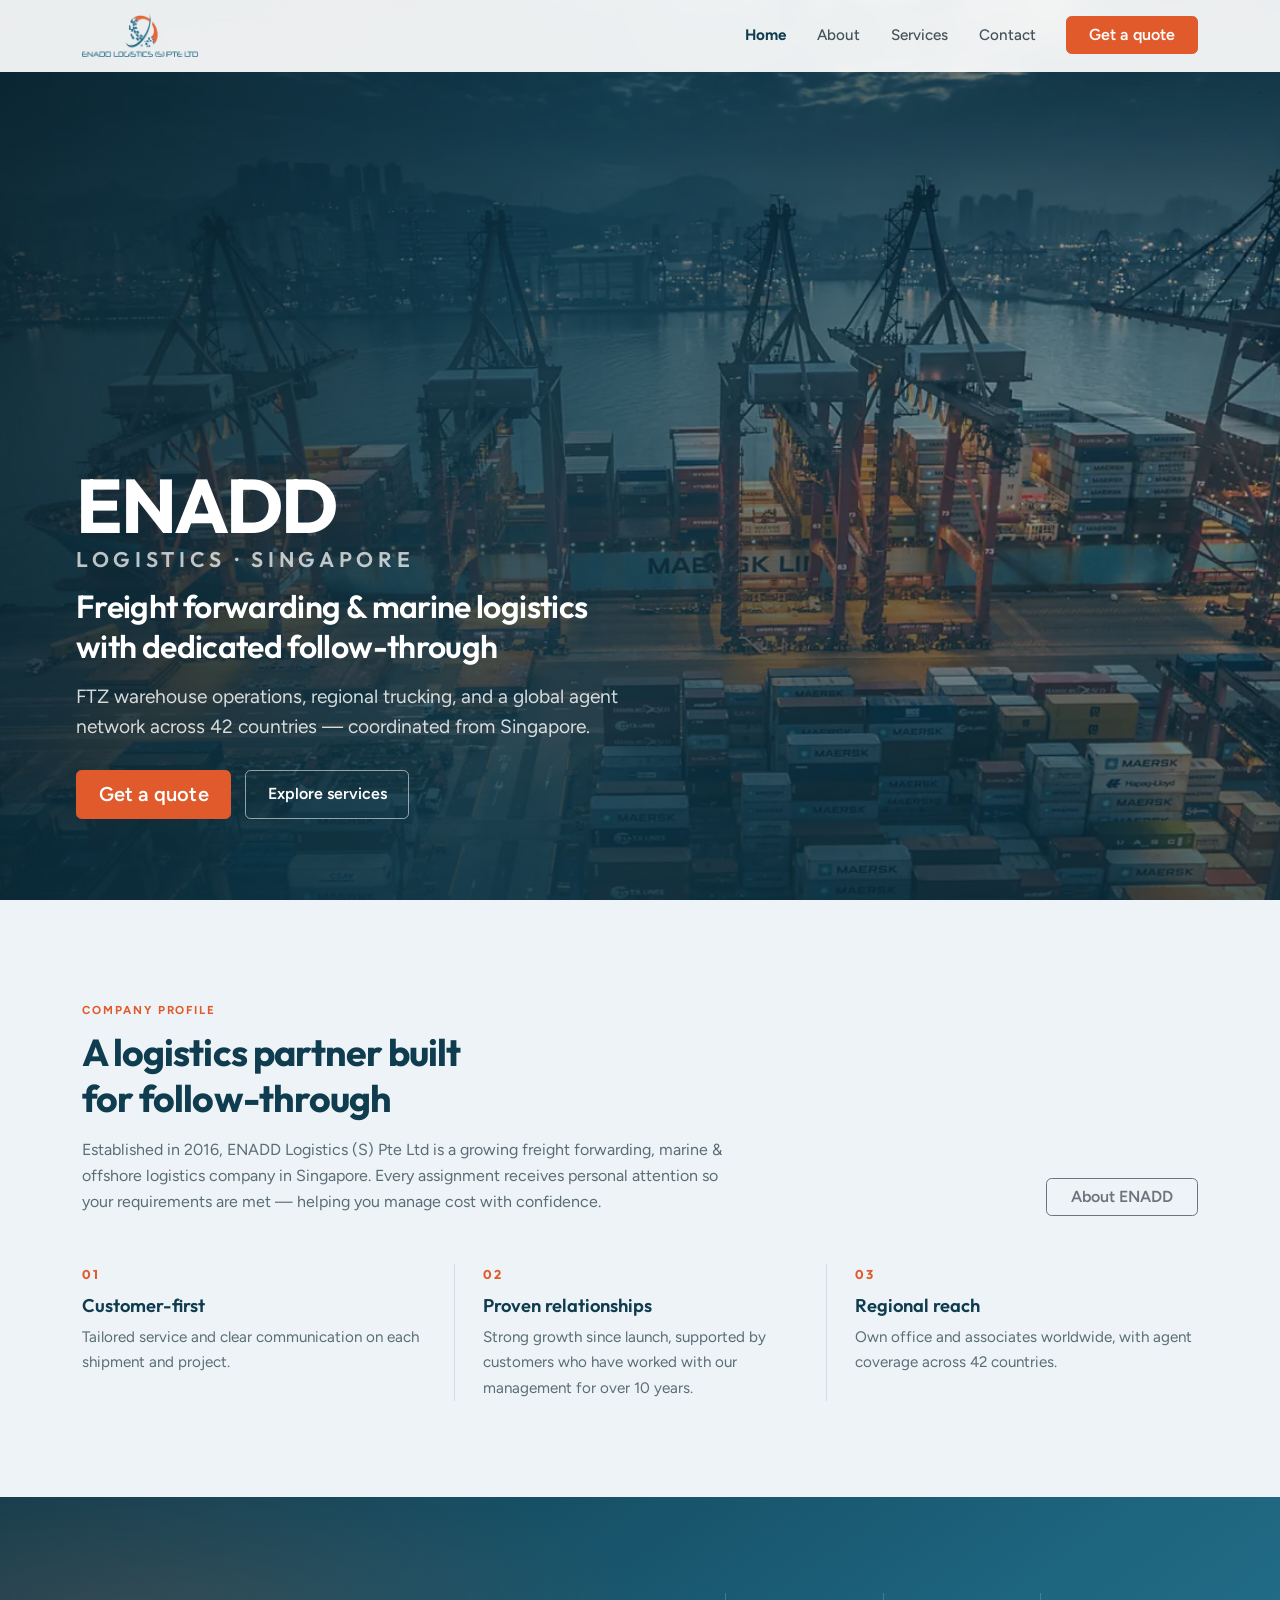
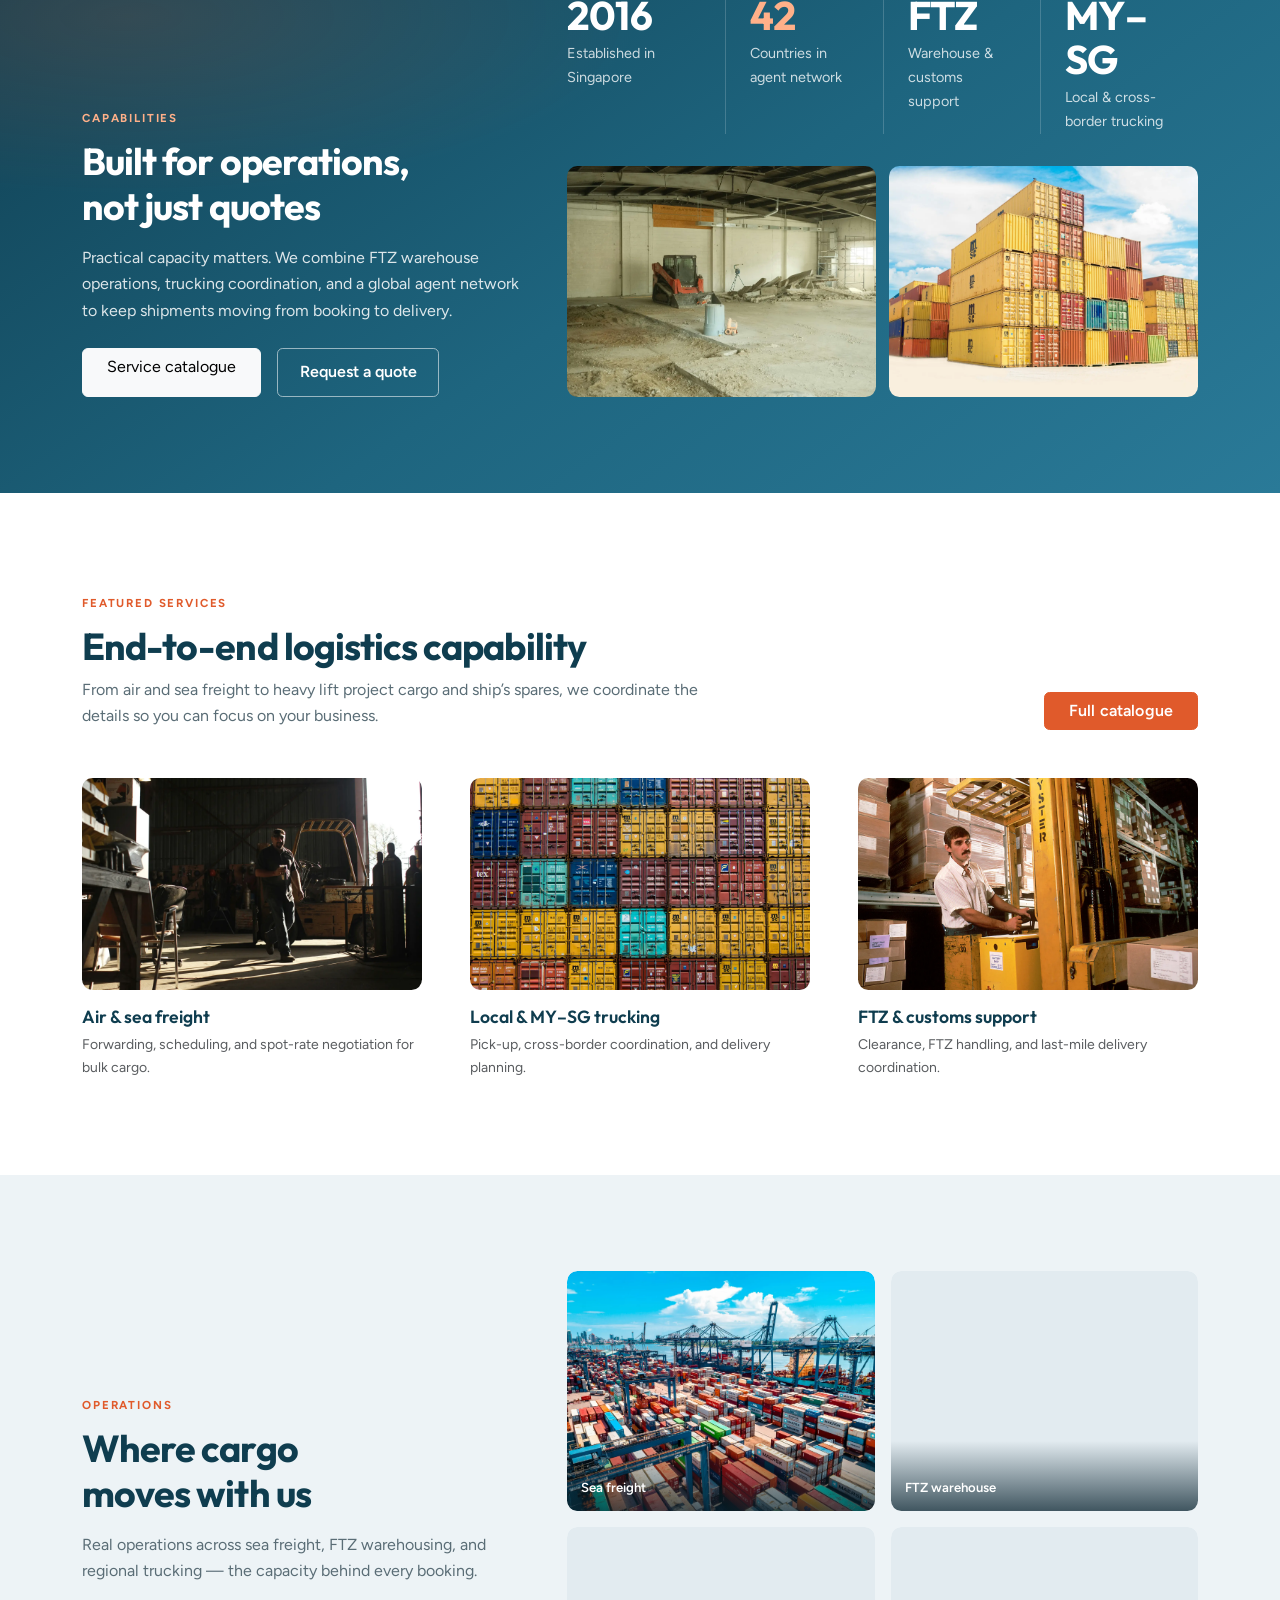
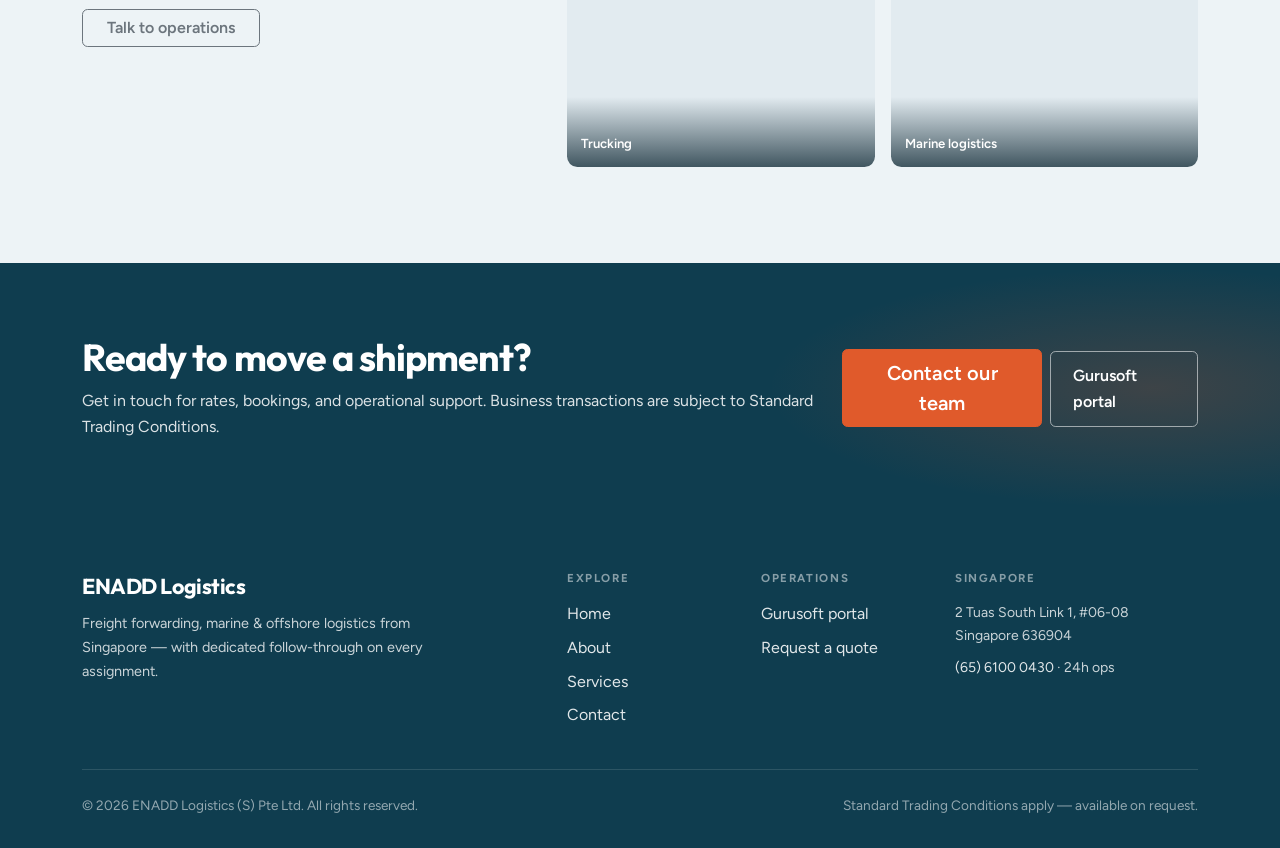
==== index.html @ 484d41d6 "update seo" ====
<!DOCTYPE html>
<html lang="en">
  <head>
    <meta charset="UTF-8" />
    <meta name="viewport" content="width=device-width, initial-scale=1" />
    <title>ENADD Logistics Singapore | Freight Forwarding &amp; Marine Logistics</title>
    <meta
      name="description"
      content="ENADD Logistics (S) Pte Ltd — Singapore freight forwarding, marine &amp; offshore logistics, FTZ warehouse, air &amp; sea freight, and MY–SG trucking. Get a quote today."
    />
    <meta
      name="keywords"
      content="ENADD Logistics, Singapore freight forwarding, marine logistics Singapore, FTZ warehouse, air sea freight, Malaysia Singapore trucking, ship spares, project cargo"
    />
    <meta name="author" content="ENADD Logistics (S) Pte Ltd" />
    <meta name="robots" content="index, follow, max-image-preview:large" />
    <meta name="geo.region" content="SG" />
    <meta name="geo.placename" content="Singapore" />
    <link rel="canonical" href="https://zahir248.github.io/enadd/" />

    <meta property="og:type" content="website" />
    <meta property="og:locale" content="en_SG" />
    <meta property="og:site_name" content="ENADD Logistics" />
    <meta property="og:title" content="ENADD Logistics Singapore | Freight Forwarding &amp; Marine Logistics" />
    <meta
      property="og:description"
      content="Freight forwarding, marine &amp; offshore logistics, FTZ warehouse, and trucking from Singapore — with dedicated follow-through on every assignment."
    />
    <meta property="og:url" content="https://zahir248.github.io/enadd/" />
    <meta property="og:image" content="https://zahir248.github.io/enadd/image/photo-01-hero.webp" />
    <meta property="og:image:alt" content="ENADD Logistics freight and marine operations" />

    <meta name="twitter:card" content="summary_large_image" />
    <meta name="twitter:title" content="ENADD Logistics Singapore | Freight Forwarding &amp; Marine Logistics" />
    <meta
      name="twitter:description"
      content="Singapore freight forwarding, marine logistics, FTZ warehouse, and regional trucking. Request a quote from ENADD."
    />
    <meta name="twitter:image" content="https://zahir248.github.io/enadd/image/photo-01-hero.webp" />

    <meta name="theme-color" content="#1e657f" />
    <link rel="icon" type="image/png" href="image/favicon.png" />
    <link rel="apple-touch-icon" href="image/favicon.png" />

    <script type="application/ld+json">
      {
        "@context": "https://schema.org",
        "@graph": [
          {
            "@type": "Organization",
            "@id": "https://zahir248.github.io/enadd/#organization",
            "name": "ENADD Logistics (S) Pte Ltd",
            "alternateName": "ENADD Logistics",
            "url": "https://zahir248.github.io/enadd/",
            "logo": "https://zahir248.github.io/enadd/image/enadd-logo.png",
            "image": "https://zahir248.github.io/enadd/image/photo-01-hero.webp",
            "email": "sales@enaddlog.com.sg",
            "telephone": "+65-6100-0430",
            "foundingDate": "2016",
            "taxID": "201624849M",
            "address": {
              "@type": "PostalAddress",
              "streetAddress": "2 Tuas South Link 1, #06-08",
              "addressLocality": "Singapore",
              "postalCode": "636904",
              "addressCountry": "SG"
            },
            "areaServed": ["SG", "MY"],
            "sameAs": ["https://gurusoft.enaddlog.com.sg"]
          },
          {
            "@type": "LocalBusiness",
            "@id": "https://zahir248.github.io/enadd/#localbusiness",
            "name": "ENADD Logistics (S) Pte Ltd",
            "url": "https://zahir248.github.io/enadd/",
            "image": "https://zahir248.github.io/enadd/image/photo-01-hero.webp",
            "telephone": "+65-6100-0430",
            "email": "sales@enaddlog.com.sg",
            "priceRange": "$$",
            "address": {
              "@type": "PostalAddress",
              "streetAddress": "2 Tuas South Link 1, #06-08",
              "addressLocality": "Singapore",
              "postalCode": "636904",
              "addressCountry": "SG"
            },
            "geo": {
              "@type": "GeoCoordinates",
              "latitude": 1.2745,
              "longitude": 103.6375
            },
            "openingHoursSpecification": {
              "@type": "OpeningHoursSpecification",
              "dayOfWeek": [
                "Monday",
                "Tuesday",
                "Wednesday",
                "Thursday",
                "Friday",
                "Saturday",
                "Sunday"
              ],
              "opens": "00:00",
              "closes": "23:59"
            },
            "parentOrganization": {
              "@id": "https://zahir248.github.io/enadd/#organization"
            }
          },
          {
            "@type": "WebSite",
            "@id": "https://zahir248.github.io/enadd/#website",
            "url": "https://zahir248.github.io/enadd/",
            "name": "ENADD Logistics",
            "description": "Singapore freight forwarding, marine and offshore logistics.",
            "publisher": {
              "@id": "https://zahir248.github.io/enadd/#organization"
            },
            "inLanguage": "en-SG"
          },
          {
            "@type": "WebPage",
            "@id": "https://zahir248.github.io/enadd/#webpage",
            "url": "https://zahir248.github.io/enadd/",
            "name": "ENADD Logistics Singapore | Freight Forwarding & Marine Logistics",
            "isPartOf": {
              "@id": "https://zahir248.github.io/enadd/#website"
            },
            "about": {
              "@id": "https://zahir248.github.io/enadd/#organization"
            },
            "description": "ENADD Logistics (S) Pte Ltd — Singapore freight forwarding, marine & offshore logistics, FTZ warehouse, air & sea freight, and MY–SG trucking."
          }
        ]
      }
    </script>
    <link
      href="https://cdn.jsdelivr.net/npm/bootstrap@5.3.3/dist/css/bootstrap.min.css"
      rel="stylesheet"
      integrity="sha384-QWTKZyjpPEjISv5WaRU9OFeRpok6YctnYmDr5pNlyT2bRjXh0JMhjY6hW+ALEwIH"
      crossorigin="anonymous"
    />
    <link rel="preconnect" href="https://fonts.googleapis.com" />
    <link rel="preconnect" href="https://fonts.gstatic.com" crossorigin />
    <link
      href="https://fonts.googleapis.com/css2?family=Figtree:ital,wght@0,400;0,500;0,600;0,700;1,400&family=Outfit:wght@500;600;700&display=swap"
      rel="stylesheet"
    />
    <link rel="stylesheet" href="css/styles.css" />
  </head>
  <body>
    <nav
      id="mainNav"
      class="navbar navbar-expand-lg navbar-light fixed-top navbar-enadd"
    >
      <div class="container">
        <a class="navbar-brand d-flex align-items-center py-1" href="index.html" aria-label="ENADD Logistics home">
          <img
            class="brand-logo"
            src="image/enadd-logo.png"
            width="200"
            height="48"
            alt="ENADD Logistics (S) Pte Ltd"
          />
        </a>
        <button
          class="navbar-toggler"
          type="button"
          data-bs-toggle="collapse"
          data-bs-target="#navCollapse"
          aria-controls="navCollapse"
          aria-expanded="false"
          aria-label="Toggle navigation"
        >
          <span class="navbar-toggler-icon"></span>
        </button>
        <div class="collapse navbar-collapse" id="navCollapse">
          <ul class="navbar-nav ms-auto mb-2 mb-lg-0 gap-lg-1">
            <li class="nav-item">
              <a class="nav-link active" aria-current="page" href="index.html">Home</a>
            </li>
            <li class="nav-item">
              <a class="nav-link" href="about/index.html">About</a>
            </li>
            <li class="nav-item">
              <a class="nav-link" href="services/index.html">Services</a>
            </li>
            <li class="nav-item">
              <a class="nav-link" href="contact/index.html">Contact</a>
            </li>
          </ul>
          <a class="btn btn-accent ms-lg-3 mt-3 mt-lg-0" href="contact/index.html#enquiry"
            >Get a quote</a
          >
        </div>
      </div>
    </nav>

    <header class="hero position-relative">
      <div class="hero-media hero-parallax" aria-hidden="true">
        <img
          src="image/photo-01-hero.webp"
          alt=""
          width="1920"
          height="1080"
          fetchpriority="high"
          decoding="async"
        />
      </div>
      <div class="hero-media__veil" aria-hidden="true"></div>
      <div class="container hero-inner">
        <p class="hero-brand hero-reveal">
          ENADD
          <span>Logistics · Singapore</span>
        </p>
        <h1 class="hero-title hero-reveal hero-reveal--delay-1">
          Freight forwarding &amp; marine logistics with dedicated follow-through
        </h1>
        <p class="hero-lead hero-reveal hero-reveal--delay-2">
          FTZ warehouse operations, regional trucking, and a global agent network
          across 42 countries — coordinated from Singapore.
        </p>
        <div class="hero-actions hero-reveal hero-reveal--delay-3">
          <a class="btn btn-accent btn-lg btn-ripple" href="contact/index.html#enquiry">Get a quote</a>
          <a class="btn-ghost-light btn-lg" href="services/index.html">Explore services</a>
        </div>
      </div>
    </header>

    <main>
      <section class="py-5 section-surface">
        <div class="container py-lg-5">
          <div class="row justify-content-between align-items-end g-4 mb-5">
            <div class="col-lg-7 reveal">
              <span class="section-label">Company profile</span>
              <h2 class="section-title mb-3">A logistics partner built for follow-through</h2>
              <p class="section-copy">
                Established in 2016, ENADD Logistics (S) Pte Ltd is a growing freight
                forwarding, marine &amp; offshore logistics company in Singapore. Every
                assignment receives personal attention so your requirements are met —
                helping you manage cost with confidence.
              </p>
            </div>
            <div class="col-lg-auto reveal reveal-delay-1">
              <a class="btn btn-outline-secondary px-4" href="about/index.html">About ENADD</a>
            </div>
          </div>
          <div class="value-row reveal">
            <div class="value-item">
              <div class="value-item__index">01</div>
              <h3>Customer-first</h3>
              <p>
                Tailored service and clear communication on each shipment and project.
              </p>
            </div>
            <div class="value-item">
              <div class="value-item__index">02</div>
              <h3>Proven relationships</h3>
              <p>
                Strong growth since launch, supported by customers who have worked with
                our management for over 10 years.
              </p>
            </div>
            <div class="value-item">
              <div class="value-item__index">03</div>
              <h3>Regional reach</h3>
              <p>
                Own office and associates worldwide, with agent coverage across 42
                countries.
              </p>
            </div>
          </div>
        </div>
      </section>

      <section class="py-5 capability-band">
        <div class="container py-lg-5 position-relative">
          <div class="row g-5 align-items-end">
            <div class="col-lg-5 reveal">
              <span class="section-label" style="color: #ffb089">Capabilities</span>
              <h2 class="section-title text-white mb-3">Built for operations, not just quotes</h2>
              <p class="text-white-75 mb-4">
                Practical capacity matters. We combine FTZ warehouse operations, trucking
                coordination, and a global agent network to keep shipments moving from
                booking to delivery.
              </p>
              <div class="d-flex flex-wrap gap-3">
                <a class="btn btn-light px-4" href="services/index.html">Service catalogue</a>
                <a class="btn-ghost-light" href="contact/index.html">Request a quote</a>
              </div>
            </div>
            <div class="col-lg-7 reveal reveal-delay-1">
              <div class="metric-strip">
                <div class="metric">
                  <span class="metric__value">2016</span>
                  <p class="metric__label">Established in Singapore</p>
                </div>
                <div class="metric">
                  <span class="metric__value stat-number text-accent" data-target="42">0</span>
                  <p class="metric__label">Countries in agent network</p>
                </div>
                <div class="metric">
                  <span class="metric__value">FTZ</span>
                  <p class="metric__label">Warehouse &amp; customs support</p>
                </div>
                <div class="metric">
                  <span class="metric__value">MY–SG</span>
                  <p class="metric__label">Local &amp; cross-border trucking</p>
                </div>
              </div>
              <div class="capability-photos">
                <figure>
                  <img
                    src="image/photo-02-cap-warehouse.webp"
                    alt="Warehouse operations"
                    loading="lazy"
                    decoding="async"
                  />
                </figure>
                <figure>
                  <img
                    src="image/photo-03-cap-trucking.webp"
                    alt="Trucking and fleet operations"
                    loading="lazy"
                    decoding="async"
                  />
                </figure>
              </div>
            </div>
          </div>
        </div>
      </section>

      <section class="py-5 bg-white">
        <div class="container py-lg-5">
          <div class="row justify-content-between align-items-end g-3 mb-5">
            <div class="col-lg-8 reveal">
              <span class="section-label">Featured services</span>
              <h2 class="section-title mb-2">End-to-end logistics capability</h2>
              <p class="section-copy">
                From air and sea freight to heavy lift project cargo and ship’s spares,
                we coordinate the details so you can focus on your business.
              </p>
            </div>
            <div class="col-lg-auto reveal reveal-delay-1">
              <a class="btn btn-accent px-4" href="services/index.html">Full catalogue</a>
            </div>
          </div>
          <div class="row g-4 g-lg-5 service-browse-cards">
            <div class="col-md-4 reveal">
              <article class="service-card h-100">
                <div class="d-flex flex-column h-100">
                  <div class="service-browse-card__media">
                    <img
                      src="image/photo-21-index-feature-sea.webp"
                      width="880"
                      height="550"
                      class="service-browse-card__img"
                      alt="Air and sea freight operations"
                      loading="lazy"
                      decoding="async"
                    />
                  </div>
                  <div class="service-browse-card__body">
                    <h3>Air &amp; sea freight</h3>
                    <p class="small text-muted mb-0">
                      Forwarding, scheduling, and spot-rate negotiation for bulk cargo.
                    </p>
                  </div>
                </div>
              </article>
            </div>
            <div class="col-md-4 reveal reveal-delay-1">
              <article class="service-card h-100">
                <div class="d-flex flex-column h-100">
                  <div class="service-browse-card__media">
                    <img
                      src="image/photo-22-index-feature-truck.webp"
                      width="880"
                      height="550"
                      class="service-browse-card__img"
                      alt="Local and cross-border trucking"
                      loading="lazy"
                      decoding="async"
                    />
                  </div>
                  <div class="service-browse-card__body">
                    <h3>Local &amp; MY–SG trucking</h3>
                    <p class="small text-muted mb-0">
                      Pick-up, cross-border coordination, and delivery planning.
                    </p>
                  </div>
                </div>
              </article>
            </div>
            <div class="col-md-4 reveal reveal-delay-2">
              <article class="service-card h-100">
                <div class="d-flex flex-column h-100">
                  <div class="service-browse-card__media">
                    <img
                      src="image/photo-23-index-feature-ftz.webp"
                      width="880"
                      height="550"
                      class="service-browse-card__img"
                      alt="FTZ warehouse and customs support"
                      loading="lazy"
                      decoding="async"
                    />
                  </div>
                  <div class="service-browse-card__body">
                    <h3>FTZ &amp; customs support</h3>
                    <p class="small text-muted mb-0">
                      Clearance, FTZ handling, and last-mile delivery coordination.
                    </p>
                  </div>
                </div>
              </article>
            </div>
          </div>
        </div>
      </section>

      <section class="py-5 section-surface">
        <div class="container py-lg-5">
          <div class="row align-items-center g-5">
            <div class="col-lg-5 reveal">
              <span class="section-label">Operations</span>
              <h2 class="section-title">Where cargo moves with us</h2>
              <p class="section-copy mb-4">
                Real operations across sea freight, FTZ warehousing, and regional
                trucking — the capacity behind every booking.
              </p>
              <a class="btn btn-outline-secondary px-4" href="contact/index.html">Talk to operations</a>
            </div>
            <div class="col-lg-7 reveal reveal-delay-1">
              <div class="gallery-grid">
                <figure class="media-card">
                  <div class="media-card__media">
                    <img
                      src="image/photo-04-gallery-ship.webp"
                      alt="Container shipping operations"
                      loading="lazy"
                      decoding="async"
                    />
                  </div>
                  <figcaption>Sea freight</figcaption>
                </figure>
                <figure class="media-card">
                  <div class="media-card__media">
                    <img
                      src="image/photo-05-gallery-warehouse.webp"
                      alt="FTZ warehouse and storage"
                      loading="lazy"
                      decoding="async"
                    />
                  </div>
                  <figcaption>FTZ warehouse</figcaption>
                </figure>
                <figure class="media-card">
                  <div class="media-card__media">
                    <img
                      src="image/photo-06-gallery-trucking.webp"
                      alt="Local and cross-border trucking"
                      loading="lazy"
                      decoding="async"
                    />
                  </div>
                  <figcaption>Trucking</figcaption>
                </figure>
                <figure class="media-card">
                  <div class="media-card__media">
                    <img
                      src="image/photo-07-gallery-sea.webp"
                      alt="Marine logistics and forwarding"
                      loading="lazy"
                      decoding="async"
                    />
                  </div>
                  <figcaption>Marine logistics</figcaption>
                </figure>
              </div>
            </div>
          </div>
        </div>
      </section>

      <section class="py-5 cta-band">
        <div class="container py-lg-4 position-relative">
          <div class="row align-items-center g-4">
            <div class="col-lg-8 reveal">
              <h2 class="section-title text-white mb-2">Ready to move a shipment?</h2>
              <p class="text-white-75 mb-0">
                Get in touch for rates, bookings, and operational support. Business
                transactions are subject to Standard Trading Conditions.
              </p>
            </div>
            <div
              class="col-lg-4 d-flex flex-column flex-sm-row flex-lg-column flex-xl-row align-items-stretch align-items-lg-end justify-content-lg-end gap-2 reveal reveal-delay-1"
            >
              <a class="btn btn-accent btn-lg px-4 btn-ripple" href="contact/index.html">Contact our team</a>
              <a
                class="btn-ghost-light btn-lg"
                href="https://gurusoft.enaddlog.com.sg"
                data-enadd-gurusoft
                target="_blank"
                rel="noopener noreferrer"
                >Gurusoft portal<span class="visually-hidden"> (opens in new tab)</span></a
              >
            </div>
          </div>
        </div>
      </section>
    </main>

    <button
      type="button"
      id="toTopBtn"
      class="btn-to-top"
      aria-label="Back to top"
      title="Back to top"
    >
      <span aria-hidden="true">↑</span>
    </button>

    <footer class="site-footer">
      <div class="container">
        <div class="row g-4 g-lg-5">
          <div class="col-lg-5">
            <p class="site-footer__brand">ENADD Logistics</p>
            <p class="site-footer__tag">
              Freight forwarding, marine &amp; offshore logistics from Singapore —
              with dedicated follow-through on every assignment.
            </p>
          </div>
          <div class="col-6 col-md-4 col-lg-2">
            <p class="site-footer__heading">Explore</p>
            <ul class="site-footer__links">
              <li><a href="index.html">Home</a></li>
              <li><a href="about/index.html">About</a></li>
              <li><a href="services/index.html">Services</a></li>
              <li><a href="contact/index.html">Contact</a></li>
            </ul>
          </div>
          <div class="col-6 col-md-4 col-lg-2">
            <p class="site-footer__heading">Operations</p>
            <ul class="site-footer__links">
              <li>
                <a
                  href="https://gurusoft.enaddlog.com.sg"
                  data-enadd-gurusoft
                  target="_blank"
                  rel="noopener noreferrer"
                  >Gurusoft portal</a
                >
              </li>
              <li><a href="contact/index.html#enquiry">Request a quote</a></li>
            </ul>
          </div>
          <div class="col-md-4 col-lg-3">
            <p class="site-footer__heading">Singapore</p>
            <p class="mb-2 small">
              2 Tuas South Link 1, #06-08<br />
              Singapore 636904
            </p>
            <p class="mb-0 small">
              <a href="tel:+6561000430">(65) 6100 0430</a> · 24h ops
            </p>
          </div>
        </div>
        <div
          class="site-footer__bottom d-flex flex-column flex-md-row justify-content-between gap-2"
        >
          <span>© <span id="year"></span> ENADD Logistics (S) Pte Ltd. All rights reserved.</span>
          <span>Standard Trading Conditions apply — available on request.</span>
        </div>
      </div>
    </footer>

    <script
      src="https://cdn.jsdelivr.net/npm/bootstrap@5.3.3/dist/js/bootstrap.bundle.min.js"
      integrity="sha384-YvpcrYf0tY3lHB60NNkmXc5s9fDVZLESaAA55NDzOxhy9GkcIdslK1eN7N6jIeHz"
      crossorigin="anonymous"
    ></script>
    <script src="js/site-config.js"></script>
    <script src="js/main.js"></script>
  </body>
</html>
---- css/styles.css ----
/* ENADD Logistics — design system */
:root {
  --enadd-accent: #e05a2b;
  --enadd-accent-hover: #c94c22;
  --enadd-brand: #1e657f;
  --enadd-brand-dark: #0f3d4f;
  --enadd-ink: #14252e;
  --enadd-muted: #5a6d76;
  --enadd-line: rgba(30, 101, 127, 0.14);
  --enadd-surface: #edf3f6;
  --enadd-surface-deep: #e2ebf0;
  --enadd-white: #ffffff;
  --font-sans: "Figtree", system-ui, -apple-system, sans-serif;
  --font-display: "Outfit", var(--font-sans);
  --radius: 0.35rem;
  --radius-lg: 0.65rem;
  --shadow-soft: 0 1.25rem 2.5rem rgba(15, 61, 79, 0.08);
  --nav-h: 4.5rem;
  --container: 72rem;
}

html {
  scroll-behavior: smooth;
}

body {
  font-family: var(--font-sans);
  color: var(--enadd-ink);
  background: var(--enadd-white);
  line-height: 1.65;
  -webkit-font-smoothing: antialiased;
}

img {
  max-width: 100%;
  height: auto;
}

.scroll-anchor {
  scroll-margin-top: 6.5rem;
}

/* —— Brand utilities —— */
.text-brand {
  color: var(--enadd-brand) !important;
}

.text-accent {
  color: var(--enadd-accent) !important;
}

.bg-brand {
  background-color: var(--enadd-brand) !important;
}

.link-brand {
  color: var(--enadd-brand);
  text-decoration: none;
  font-weight: 600;
}

.link-brand:hover {
  color: var(--enadd-brand-dark);
  text-decoration: underline;
}

.btn-accent {
  --bs-btn-color: #fff;
  --bs-btn-bg: var(--enadd-accent);
  --bs-btn-border-color: var(--enadd-accent);
  --bs-btn-hover-bg: var(--enadd-accent-hover);
  --bs-btn-hover-border-color: var(--enadd-accent-hover);
  --bs-btn-focus-shadow-rgb: 224, 90, 43;
  --bs-btn-active-bg: #b5441c;
  --bs-btn-active-border-color: #b5441c;
  font-weight: 600;
  letter-spacing: 0.01em;
  border-radius: var(--radius);
  padding-inline: 1.35rem;
}

.btn-outline-light,
.btn-outline-secondary {
  border-radius: var(--radius);
  font-weight: 600;
}

.btn-ghost-light {
  color: #fff;
  background: transparent;
  border: 1px solid rgba(255, 255, 255, 0.55);
  font-weight: 600;
  border-radius: var(--radius);
  padding: 0.65rem 1.35rem;
  text-decoration: none;
  transition: background 0.2s ease, border-color 0.2s ease, color 0.2s ease;
}

.btn-ghost-light:hover {
  color: #fff;
  background: rgba(255, 255, 255, 0.12);
  border-color: #fff;
}

/* —— Navigation —— */
.navbar-enadd {
  background: rgba(255, 255, 255, 0.92);
  backdrop-filter: blur(12px);
  border-bottom: 1px solid transparent;
  transition: box-shadow 0.25s ease, border-color 0.25s ease, background 0.25s ease;
  min-height: var(--nav-h);
}

.navbar-enadd.navbar-scrolled {
  background: rgba(255, 255, 255, 0.97);
  border-bottom-color: var(--enadd-line);
  box-shadow: 0 0.5rem 1.5rem rgba(15, 61, 79, 0.06) !important;
}

.navbar-enadd .navbar-brand {
  color: var(--enadd-brand);
}

.navbar-enadd .brand-logo {
  display: block;
  height: auto;
  max-height: 44px;
  max-width: min(200px, 68vw);
  width: auto;
  object-fit: contain;
}

.navbar-enadd .navbar-nav .nav-link {
  font-weight: 500;
  font-size: 0.95rem;
  padding: 0.45rem 0.85rem !important;
  border-radius: var(--radius);
  color: rgba(20, 37, 46, 0.78) !important;
  transition: color 0.15s ease, background 0.15s ease;
}

.navbar-enadd .navbar-nav .nav-link:hover,
.navbar-enadd .navbar-nav .nav-link:focus {
  color: var(--enadd-brand) !important;
  background-color: rgba(30, 101, 127, 0.07);
}

.navbar-enadd .navbar-nav .nav-link.active {
  color: var(--enadd-brand-dark) !important;
  font-weight: 700;
}

.navbar-enadd .navbar-toggler {
  border-color: rgba(30, 101, 127, 0.22);
}

.navbar-enadd .navbar-toggler:focus {
  box-shadow: 0 0 0 0.2rem rgba(30, 101, 127, 0.15);
}

/* —— Hero (full-bleed) —— */
.hero {
  --hero-nav-offset: clamp(4.25rem, 12vw, 5.5rem);
  position: relative;
  min-height: 100vh;
  min-height: 100svh;
  min-height: 100dvh;
  padding-top: var(--hero-nav-offset);
  padding-bottom: clamp(2rem, 6vh, 3.5rem);
  padding-left: env(safe-area-inset-left, 0px);
  padding-right: env(safe-area-inset-right, 0px);
  display: flex;
  flex-direction: column;
  justify-content: flex-end;
  box-sizing: border-box;
  background: var(--enadd-brand-dark);
  overflow: hidden;
  color: #fff;
}

.hero--page {
  min-height: min(72vh, 38rem);
  min-height: min(72svh, 38rem);
  justify-content: flex-end;
}

.hero-media {
  position: absolute;
  /* Oversized so pointer parallax never reveals edges */
  inset: -12%;
  z-index: 0;
}

.hero-media img,
.hero-media__img {
  width: 100%;
  height: 100%;
  object-fit: cover;
  object-position: center;
  display: block;
  transform: scale(1.02);
  animation: heroKen 18s ease-out forwards;
}

/* Fixed full-bleed veil — sits above the photo, does not move with parallax */
.hero-media__veil {
  position: absolute;
  inset: 0;
  z-index: 1;
  background:
    linear-gradient(
      105deg,
      rgba(10, 36, 48, 0.88) 0%,
      rgba(15, 61, 79, 0.72) 42%,
      rgba(15, 61, 79, 0.5) 70%,
      rgba(15, 61, 79, 0.38) 100%
    ),
    linear-gradient(to top, rgba(10, 36, 48, 0.6) 0%, transparent 45%);
  pointer-events: none;
}

.hero-inner {
  position: relative;
  z-index: 2;
  flex: 1 1 auto;
  display: flex;
  flex-direction: column;
  justify-content: flex-end;
  width: 100%;
  max-width: var(--container);
  padding-bottom: clamp(1rem, 3vh, 2rem);
}

.hero-brand {
  font-family: var(--font-display);
  font-weight: 700;
  font-size: clamp(2.35rem, 6.5vw, 4.75rem);
  letter-spacing: -0.03em;
  line-height: 0.95;
  margin: 0 0 1rem;
  color: #fff;
  text-wrap: balance;
}

.hero-brand span {
  display: block;
  font-size: 0.28em;
  font-weight: 600;
  letter-spacing: 0.22em;
  text-transform: uppercase;
  color: rgba(255, 255, 255, 0.72);
  margin-top: 0.55rem;
}

.hero-title {
  font-family: var(--font-display);
  font-weight: 600;
  font-size: clamp(1.35rem, 2.8vw, 2rem);
  line-height: 1.25;
  letter-spacing: -0.02em;
  max-width: 28ch;
  margin: 0 0 1rem;
  color: #fff;
  text-wrap: balance;
}

.hero-lead {
  font-size: clamp(1.05rem, 1.6vw, 1.2rem);
  line-height: 1.55;
  color: rgba(255, 255, 255, 0.82);
  max-width: 38rem;
  margin: 0 0 1.75rem;
}

.hero-actions {
  display: flex;
  flex-wrap: wrap;
  gap: 0.85rem;
}

.hero-parallax {
  will-change: transform;
  transition: transform 0.35s ease-out;
}

@keyframes heroKen {
  from {
    transform: scale(1.08);
  }
  to {
    transform: scale(1.02);
  }
}

.hero-reveal {
  opacity: 0;
  transform: translateY(18px);
  animation: heroIn 0.9s cubic-bezier(0.22, 1, 0.36, 1) forwards;
}

.hero-reveal--delay-1 {
  animation-delay: 0.12s;
}
.hero-reveal--delay-2 {
  animation-delay: 0.24s;
}
.hero-reveal--delay-3 {
  animation-delay: 0.36s;
}

@keyframes heroIn {
  to {
    opacity: 1;
    transform: translateY(0);
  }
}

/* —— Sections —— */
.section-surface {
  background-color: var(--enadd-surface);
}

.section-label {
  display: inline-block;
  font-size: 0.72rem;
  font-weight: 700;
  letter-spacing: 0.16em;
  text-transform: uppercase;
  color: var(--enadd-accent);
  margin-bottom: 0.65rem;
}

.section-title {
  font-family: var(--font-display);
  font-weight: 700;
  font-size: clamp(1.65rem, 3vw, 2.35rem);
  letter-spacing: -0.025em;
  line-height: 1.2;
  color: var(--enadd-brand-dark);
  margin-bottom: 1rem;
  text-wrap: balance;
}

.section-copy {
  color: var(--enadd-muted);
  max-width: 40rem;
  margin-bottom: 0;
}

.text-white-75 {
  color: rgba(255, 255, 255, 0.85) !important;
}

.letter-spacing {
  letter-spacing: 0.08em;
}

/* —— Profile / values (no cards) —— */
.value-row {
  display: grid;
  gap: 0;
  border-top: 1px solid var(--enadd-line);
}

.value-item {
  padding: 1.5rem 0;
  border-bottom: 1px solid var(--enadd-line);
}

@media (min-width: 768px) {
  .value-row {
    grid-template-columns: repeat(3, 1fr);
    gap: 0;
    border-top: none;
  }

  .value-item {
    padding: 0 1.75rem;
    border-bottom: none;
    border-left: 1px solid var(--enadd-line);
  }

  .value-item:first-child {
    padding-left: 0;
    border-left: none;
  }

  .value-item:last-child {
    padding-right: 0;
  }
}

.value-item__index {
  font-family: var(--font-display);
  font-weight: 700;
  font-size: 0.8rem;
  letter-spacing: 0.12em;
  color: var(--enadd-accent);
  margin-bottom: 0.65rem;
}

.value-item h3 {
  font-family: var(--font-display);
  font-weight: 600;
  font-size: 1.15rem;
  color: var(--enadd-brand-dark);
  margin-bottom: 0.5rem;
}

.value-item p {
  color: var(--enadd-muted);
  font-size: 0.95rem;
  margin: 0;
}

/* —— Legacy feature tiles (about page etc.) —— */
.feature-tile {
  border: none !important;
  background: transparent !important;
  border-radius: 0 !important;
  padding: 0 !important;
  box-shadow: none !important;
  transition: none;
}

.feature-tile:hover {
  transform: none;
  box-shadow: none;
}

.icon-circle {
  width: auto;
  height: auto;
  border-radius: 0;
  display: block;
  font-family: var(--font-display);
  font-size: 0.78rem;
  font-weight: 700;
  letter-spacing: 0.12em;
  color: var(--enadd-accent);
  background: none;
  margin-bottom: 0.5rem;
  justify-content: flex-start;
}

.feature-grid {
  display: grid;
  gap: 1.75rem 2rem;
}

@media (min-width: 768px) {
  .feature-grid {
    grid-template-columns: 1fr 1fr;
  }
}

.feature-grid .feature-tile {
  padding-top: 0.25rem !important;
}

/* —— Capabilities / metrics —— */
.capability-band {
  position: relative;
  overflow: hidden;
  background:
    radial-gradient(ellipse 80% 60% at 10% 20%, rgba(224, 90, 43, 0.16), transparent 50%),
    linear-gradient(145deg, var(--enadd-brand-dark) 0%, var(--enadd-brand) 55%, #2a7a98 100%);
  color: #fff;
}

.metric-strip {
  display: grid;
  gap: 1.5rem;
}

@media (min-width: 768px) {
  .metric-strip {
    grid-template-columns: repeat(4, 1fr);
    gap: 0;
  }
}

.metric {
  text-align: left;
}

@media (min-width: 768px) {
  .metric {
    padding: 0 1.5rem;
    border-left: 1px solid rgba(255, 255, 255, 0.18);
  }

  .metric:first-child {
    padding-left: 0;
    border-left: none;
  }
}

.metric__value {
  font-family: var(--font-display);
  font-weight: 700;
  font-size: clamp(1.75rem, 3.5vw, 2.5rem);
  line-height: 1.1;
  letter-spacing: -0.02em;
  color: #fff;
  display: block;
  margin-bottom: 0.35rem;
}

.metric__value.text-accent,
.metric .stat-number {
  color: #ffb089 !important;
}

.metric__label {
  font-size: 0.9rem;
  color: rgba(255, 255, 255, 0.78);
  margin: 0;
  max-width: 14ch;
}

.metric-strip--light .metric {
  border-left-color: var(--enadd-line);
}

.metric-strip--light .metric__value {
  color: var(--enadd-brand-dark);
}

.metric-strip--light .metric__value.text-accent,
.metric-strip--light .metric .stat-number.text-accent {
  color: var(--enadd-accent) !important;
}

.metric-strip--light .metric__label {
  color: var(--enadd-muted);
  max-width: none;
}

.capability-photos {
  display: grid;
  grid-template-columns: 1fr 1fr;
  gap: 0.85rem;
  margin-top: 2rem;
}

.capability-photos figure {
  margin: 0;
  overflow: hidden;
  border-radius: var(--radius-lg);
  aspect-ratio: 4 / 3;
}

.capability-photos img {
  width: 100%;
  height: 100%;
  object-fit: cover;
  display: block;
  transition: transform 0.55s cubic-bezier(0.22, 1, 0.36, 1);
}

.capability-photos figure:hover img {
  transform: scale(1.04);
}

.stat-pill {
  backdrop-filter: none;
}

.stat-pill.stat-pill--capability {
  min-height: auto;
  display: block;
  text-align: left;
  background: transparent !important;
  padding: 0 !important;
  border-radius: 0 !important;
}

.stat-number {
  display: inline-block;
  font-variant-numeric: tabular-nums;
  font-family: var(--font-display);
}

.management-glow {
  display: none;
}

/* —— Service modules —— */
.service-card {
  border: none !important;
  background: transparent !important;
  border-radius: 0 !important;
  padding: 0 !important;
  box-shadow: none !important;
  transition: none;
}

.service-card:hover {
  border-color: transparent !important;
  box-shadow: none !important;
}

.service-browse-card__media,
#serviceCardGrid .service-browse-card__media,
.service-browse-cards .service-browse-card__media {
  flex: 0 0 auto;
  border: none;
  background: var(--enadd-surface-deep);
  aspect-ratio: 16 / 10;
  border-radius: var(--radius-lg);
  overflow: hidden;
}

#serviceCardGrid .service-browse-card__img,
.service-browse-cards .service-browse-card__img {
  width: 100%;
  height: 100%;
  object-fit: cover;
  display: block;
  transition: transform 0.55s cubic-bezier(0.22, 1, 0.36, 1);
}

.service-card:hover .service-browse-card__img {
  transform: scale(1.04);
}

.service-browse-card__body {
  padding-top: 1rem;
}

.service-browse-card__body h3 {
  font-family: var(--font-display);
  font-weight: 600;
  font-size: 1.1rem;
  color: var(--enadd-brand-dark);
  margin-bottom: 0.35rem;
}

.catalogue-panel {
  border-top: 1px solid var(--enadd-line);
  padding-top: 2.5rem;
  margin-top: 1rem;
}

.catalogue-card {
  border: none !important;
  box-shadow: none !important;
  background: transparent !important;
  border-radius: 0 !important;
}

.service-list li {
  position: relative;
  padding-left: 1.15rem;
  color: var(--enadd-muted);
}

.service-list li::before {
  content: "";
  position: absolute;
  left: 0;
  top: 0.55rem;
  width: 0.35rem;
  height: 0.35rem;
  border-radius: 1px;
  background: var(--enadd-accent);
}

/* Service filters — tab style, not pills */
.service-filters .service-filter-btn {
  border-radius: var(--radius);
  border: none;
  border-bottom: 2px solid transparent;
  color: var(--enadd-muted);
  background: transparent;
  font-weight: 600;
  padding: 0.45rem 0.75rem;
  transition: color 0.15s ease, border-color 0.15s ease;
}

.service-filters .service-filter-btn:hover {
  transform: none;
  color: var(--enadd-brand);
  border-bottom-color: rgba(30, 101, 127, 0.35);
}

.service-filters .service-filter-btn.active {
  background: transparent;
  border-bottom-color: var(--enadd-accent);
  color: var(--enadd-brand-dark);
  box-shadow: none;
}

.service-col {
  transition: opacity 0.35s ease, transform 0.35s ease;
  scroll-margin-top: 6.5rem;
}

.service-col.is-filtered-out {
  display: none !important;
}

#serviceCardGrid .service-col.service-col--last-centered {
  margin-inline: auto;
}

/* —— Gallery —— */
.gallery-grid {
  display: grid;
  grid-template-columns: 1fr 1fr;
  gap: 0.75rem;
}

@media (min-width: 992px) {
  .gallery-grid {
    gap: 1rem;
  }
}

.media-card {
  margin: 0;
  border-radius: var(--radius-lg);
  border: none;
  background: transparent;
  overflow: hidden;
  box-shadow: none;
  position: relative;
}

.media-card__media {
  height: clamp(160px, 20vw, 240px);
  background: var(--enadd-surface-deep);
  position: relative;
  display: block;
  padding: 0;
  overflow: hidden;
  border-radius: var(--radius-lg);
}

.media-card__media::after {
  content: none;
}

.media-card__media img {
  width: 100%;
  height: 100%;
  object-fit: cover;
  object-position: center;
  display: block;
  transition: transform 0.5s cubic-bezier(0.22, 1, 0.36, 1);
}

.media-card figcaption {
  position: absolute;
  left: 0;
  right: 0;
  bottom: 0;
  font-size: 0.82rem;
  font-weight: 600;
  padding: 2.25rem 0.9rem 0.75rem;
  color: #fff;
  border: none;
  background: linear-gradient(to top, rgba(10, 36, 48, 0.75), transparent);
}

.media-card:hover,
.media-card:focus-within {
  transform: none;
  box-shadow: none;
}

.media-card:hover .media-card__media img,
.media-card:focus-within .media-card__media img {
  transform: scale(1.05);
  filter: none;
}

/* —— CTA band —— */
.cta-band {
  background: var(--enadd-brand-dark);
  color: #fff;
  position: relative;
  overflow: hidden;
}

.cta-band::before {
  content: "";
  position: absolute;
  inset: 0;
  background: radial-gradient(
    ellipse 50% 80% at 90% 50%,
    rgba(224, 90, 43, 0.22),
    transparent 60%
  );
  pointer-events: none;
}

/* —— Contact —— */
.form-control {
  border-radius: var(--radius);
  border-color: rgba(30, 101, 127, 0.22);
  padding: 0.7rem 0.9rem;
}

.form-control:focus {
  border-color: var(--enadd-brand);
  box-shadow: 0 0 0 0.2rem rgba(30, 101, 127, 0.18);
}

.required-asterisk {
  color: #c0392b;
  font-weight: 700;
  margin-left: 0.15rem;
}

.enquiry-panel {
  background: var(--enadd-white);
  border: 1px solid var(--enadd-line);
  border-radius: var(--radius-lg);
  padding: 1.75rem;
}

.enquiry-panel__title {
  font-family: var(--font-display);
  font-weight: 700;
  font-size: 1.35rem;
  color: var(--enadd-brand-dark);
  margin-bottom: 0.35rem;
}

@media (min-width: 992px) {
  .enquiry-panel {
    padding: 2.25rem;
  }
}

.contact-block p {
  line-height: 1.6;
}

.contact-dept {
  padding: 1rem 0;
  border-bottom: 1px solid var(--enadd-line);
}

.contact-dept:last-of-type {
  border-bottom: none;
}

.contact-dept__label {
  font-size: 0.72rem;
  font-weight: 700;
  letter-spacing: 0.12em;
  text-transform: uppercase;
  color: var(--enadd-accent);
  margin-bottom: 0.35rem;
}

.map-embed {
  position: relative;
  width: 100%;
  aspect-ratio: 21 / 9;
  max-height: min(480px, 65vh);
  background: var(--enadd-surface-deep);
  border-radius: var(--radius-lg);
  overflow: hidden;
}

.map-embed iframe {
  position: absolute;
  inset: 0;
  width: 100%;
  height: 100%;
  border: 0;
}

.contact-illustration {
  border-radius: var(--radius-lg);
  overflow: hidden;
  padding: 0;
  min-height: 200px;
  border: none;
  background: var(--enadd-surface-deep);
}

.contact-illustration__img {
  width: 100%;
  height: 100%;
  max-height: 280px;
  object-fit: cover;
  object-position: center;
  display: block;
}

#contact .contact-tel-link,
#contact .contact-tel-link:hover,
#contact .contact-tel-link:focus {
  text-decoration: none;
}

#contact .contact-tel-link:hover,
#contact .contact-tel-link:focus {
  opacity: 0.92;
}

.ops-aside {
  border-left: 3px solid var(--enadd-accent);
  padding-left: 1.25rem;
}

.ops-aside img {
  border-radius: var(--radius-lg);
  width: 100%;
  aspect-ratio: 1 / 1;
  object-fit: cover;
}

/* —— About ops media —— */
.ops-media-pair {
  display: grid;
  grid-template-columns: 1fr 1fr;
  gap: 0.75rem;
}

.ops-media-pair img {
  width: 100%;
  aspect-ratio: 1 / 1;
  object-fit: cover;
  border-radius: var(--radius-lg);
  display: block;
}

/* —— Footer —— */
.site-footer {
  background: var(--enadd-brand-dark);
  color: rgba(255, 255, 255, 0.78);
  padding: 3.5rem 0 2rem;
}

.site-footer a {
  color: rgba(255, 255, 255, 0.88);
  text-decoration: none;
  transition: color 0.15s ease;
}

.site-footer a:hover {
  color: #fff;
  text-decoration: underline;
}

.site-footer__brand {
  font-family: var(--font-display);
  font-weight: 700;
  font-size: 1.35rem;
  color: #fff;
  letter-spacing: -0.02em;
  margin-bottom: 0.5rem;
}

.site-footer__tag {
  font-size: 0.9rem;
  max-width: 22rem;
  margin-bottom: 0;
}

.site-footer__heading {
  font-size: 0.72rem;
  font-weight: 700;
  letter-spacing: 0.14em;
  text-transform: uppercase;
  color: rgba(255, 255, 255, 0.5);
  margin-bottom: 0.85rem;
}

.site-footer__links {
  list-style: none;
  padding: 0;
  margin: 0;
}

.site-footer__links li + li {
  margin-top: 0.45rem;
}

.site-footer__bottom {
  margin-top: 2.5rem;
  padding-top: 1.5rem;
  border-top: 1px solid rgba(255, 255, 255, 0.12);
  font-size: 0.85rem;
  color: rgba(255, 255, 255, 0.55);
}

/* —— Motion / interaction —— */
.reveal {
  opacity: 0;
  transform: translateY(28px);
  transition: opacity 0.8s cubic-bezier(0.22, 1, 0.36, 1),
    transform 0.8s cubic-bezier(0.22, 1, 0.36, 1);
  transition-delay: var(--reveal-delay, 0s);
}

.reveal.is-visible {
  opacity: 1;
  transform: translateY(0);
}

.reveal-delay-1 {
  --reveal-delay: 0.08s;
}
.reveal-delay-2 {
  --reveal-delay: 0.16s;
}
.reveal-delay-3 {
  --reveal-delay: 0.24s;
}

.tilt-card {
  transform: none !important;
}

.btn-ripple {
  position: relative;
  overflow: hidden;
}

.btn-to-top {
  position: fixed;
  right: 1.1rem;
  bottom: 1.1rem;
  z-index: 1030;
  width: 2.75rem;
  height: 2.75rem;
  border-radius: var(--radius);
  border: 1px solid var(--enadd-line);
  background: #fff;
  color: var(--enadd-brand);
  font-size: 1.15rem;
  line-height: 1;
  box-shadow: var(--shadow-soft);
  opacity: 0;
  visibility: hidden;
  transform: translateY(10px);
  transition: opacity 0.25s ease, transform 0.25s ease, visibility 0.25s,
    border-color 0.2s ease, color 0.2s ease;
}

.btn-to-top.is-visible {
  opacity: 1;
  visibility: visible;
  transform: translateY(0);
}

.btn-to-top:hover {
  border-color: var(--enadd-accent);
  color: var(--enadd-accent);
}

/* Soft image hover (desktop only) */
@media (hover: hover) and (pointer: fine) {
  .img-alive {
    transform-origin: center;
    transition: transform 0.45s cubic-bezier(0.22, 1, 0.36, 1);
  }

  .img-alive:hover {
    transform: scale(1.02);
    filter: none;
  }

  .hero-media .img-alive:hover,
  .brand-logo.img-alive:hover {
    transform: none;
  }
}

@media (prefers-reduced-motion: reduce) {
  html {
    scroll-behavior: auto;
  }

  .hero-media img,
  .hero-media__img {
    animation: none !important;
    transform: none !important;
  }

  .media-card__media img,
  .capability-photos img,
  .service-browse-card__img,
  .img-alive {
    transition: none !important;
    transform: none !important;
    filter: none !important;
  }

  .hero-reveal,
  .reveal {
    opacity: 1 !important;
    transform: none !important;
    animation: none !important;
    transition: none !important;
  }

  .hero-parallax {
    transition: none !important;
  }
}
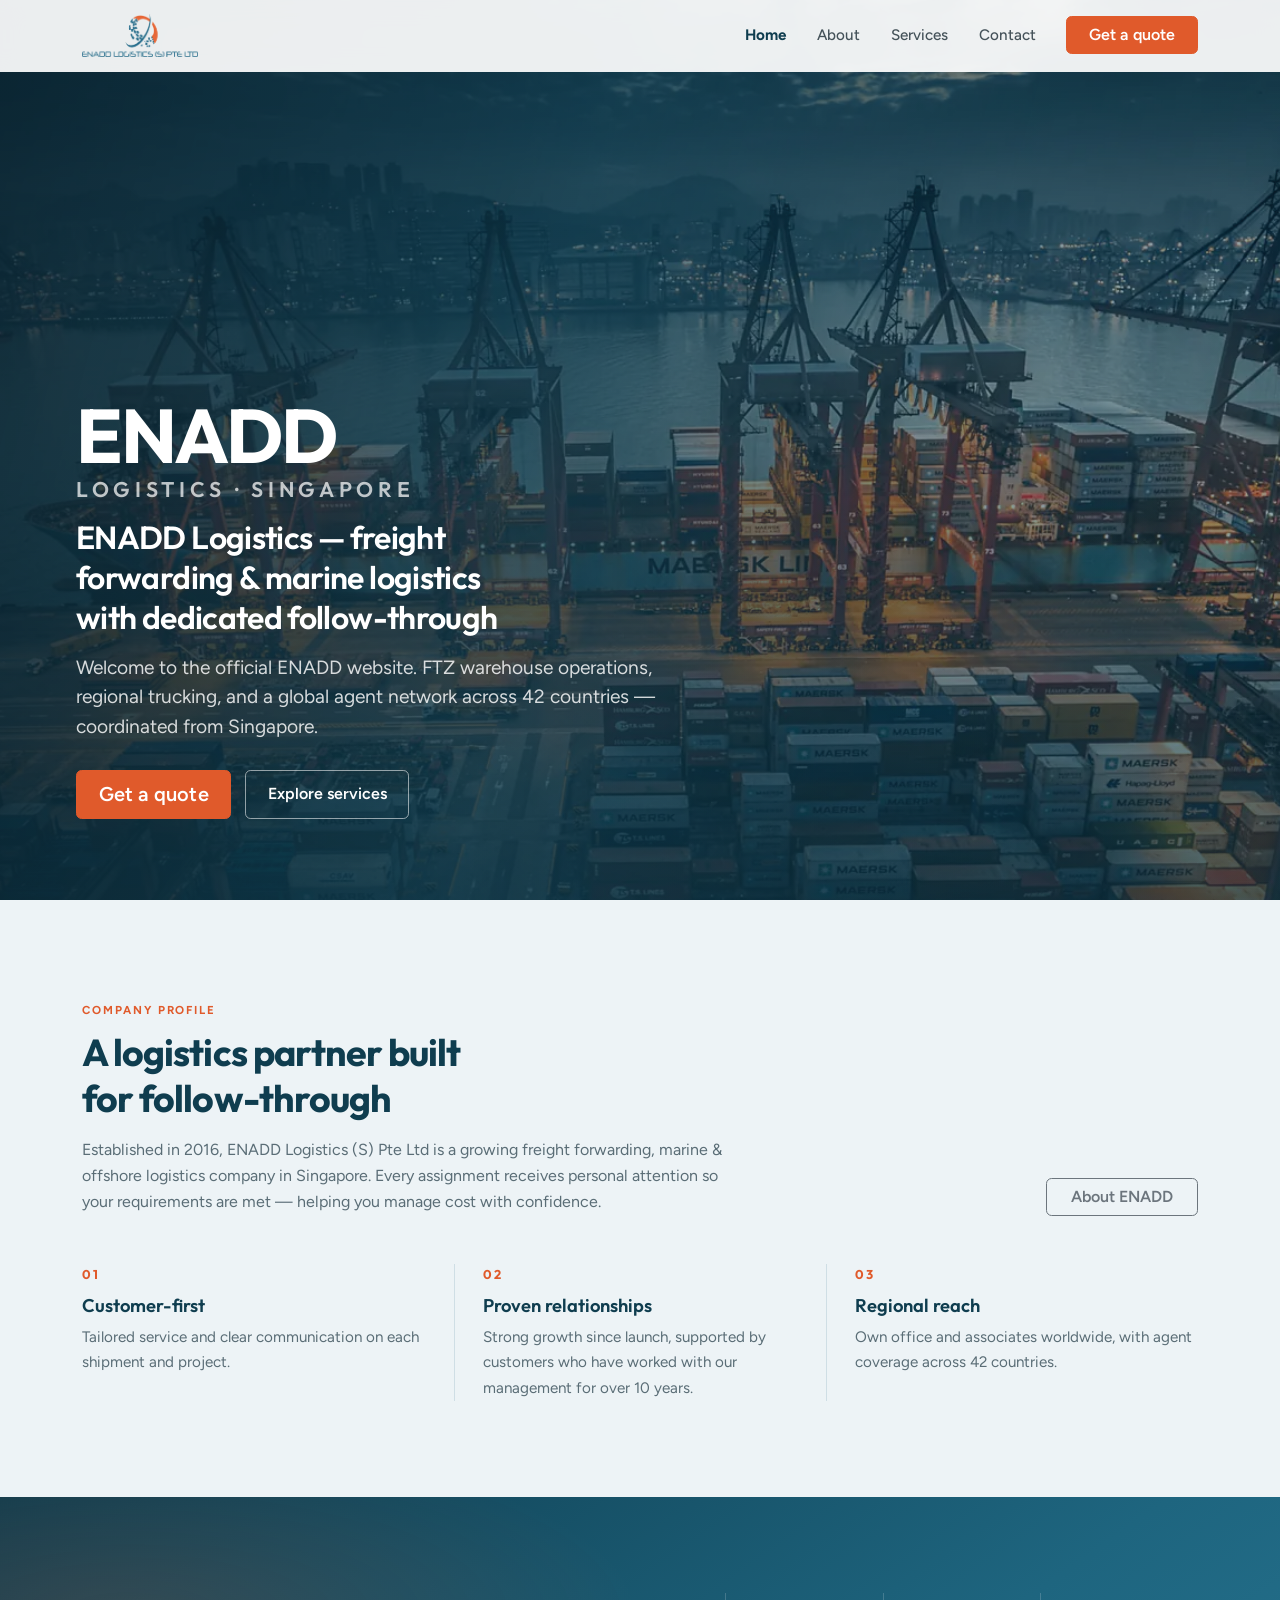
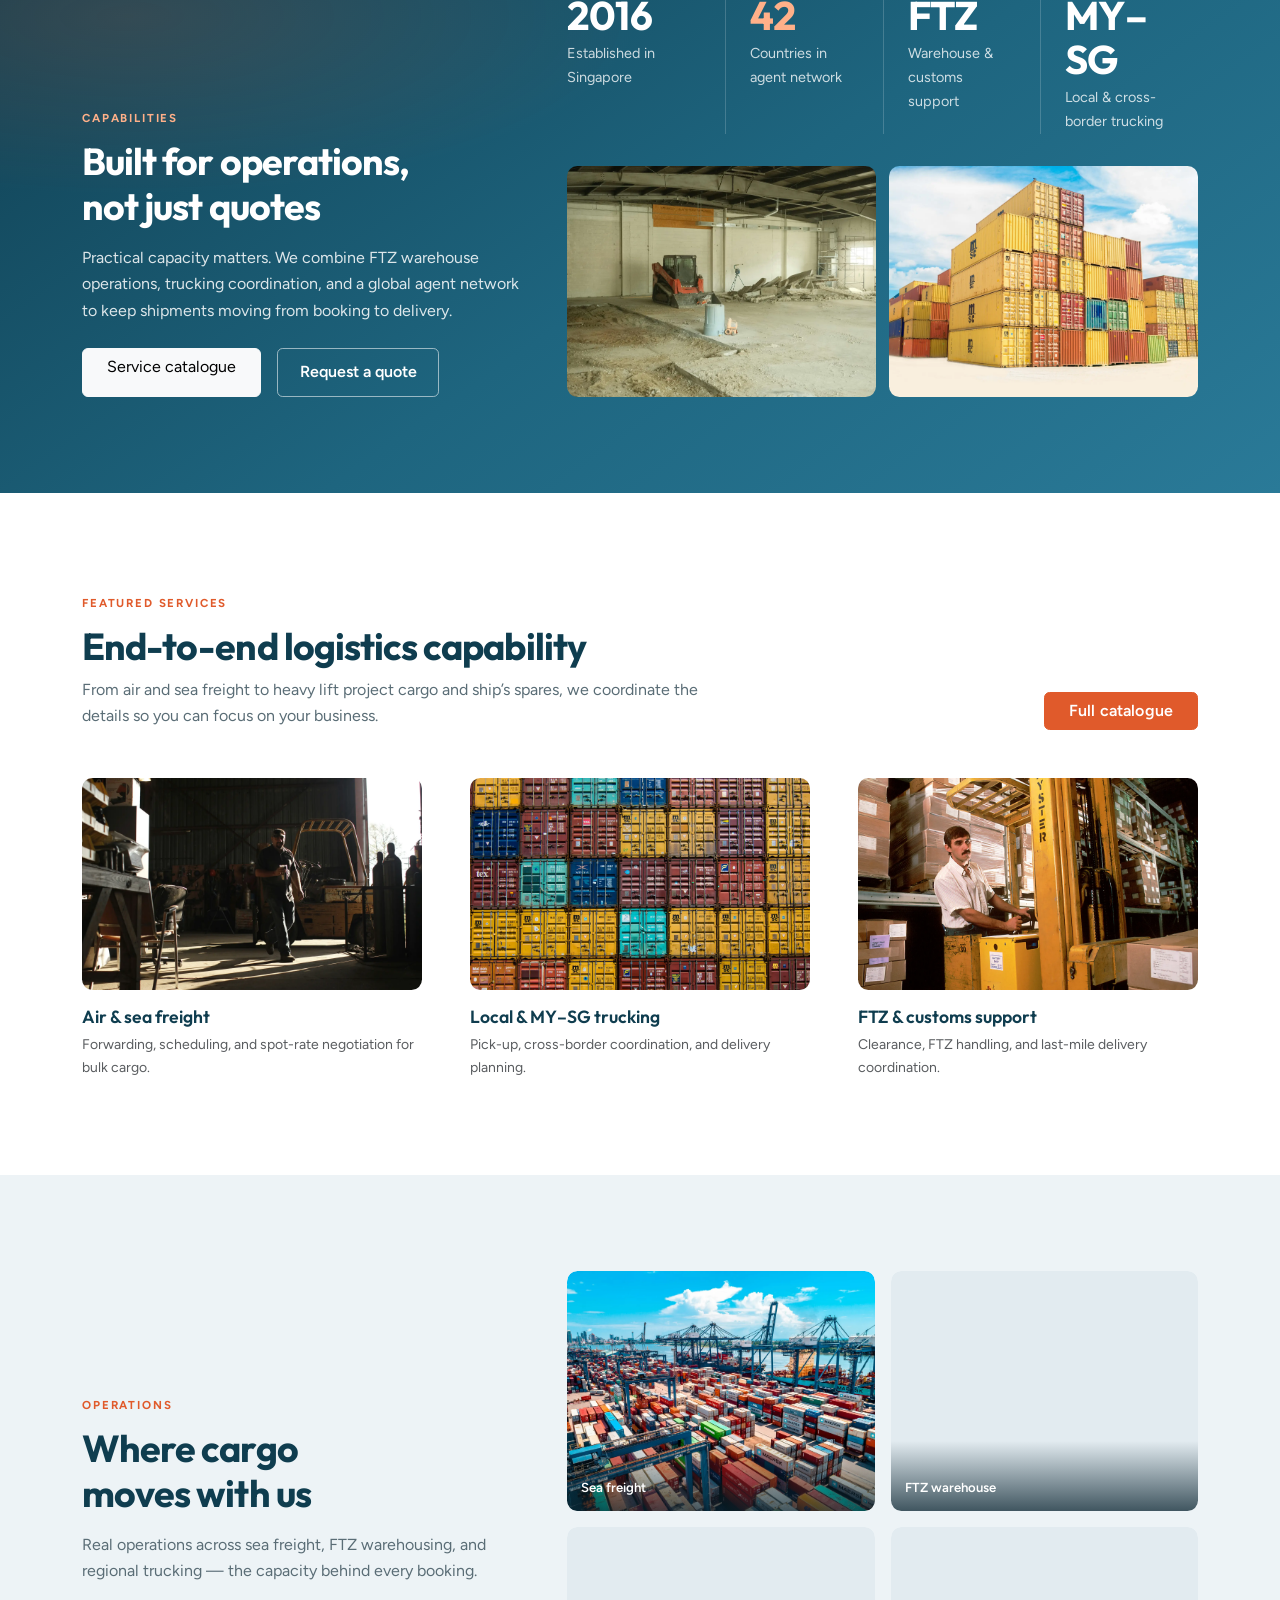
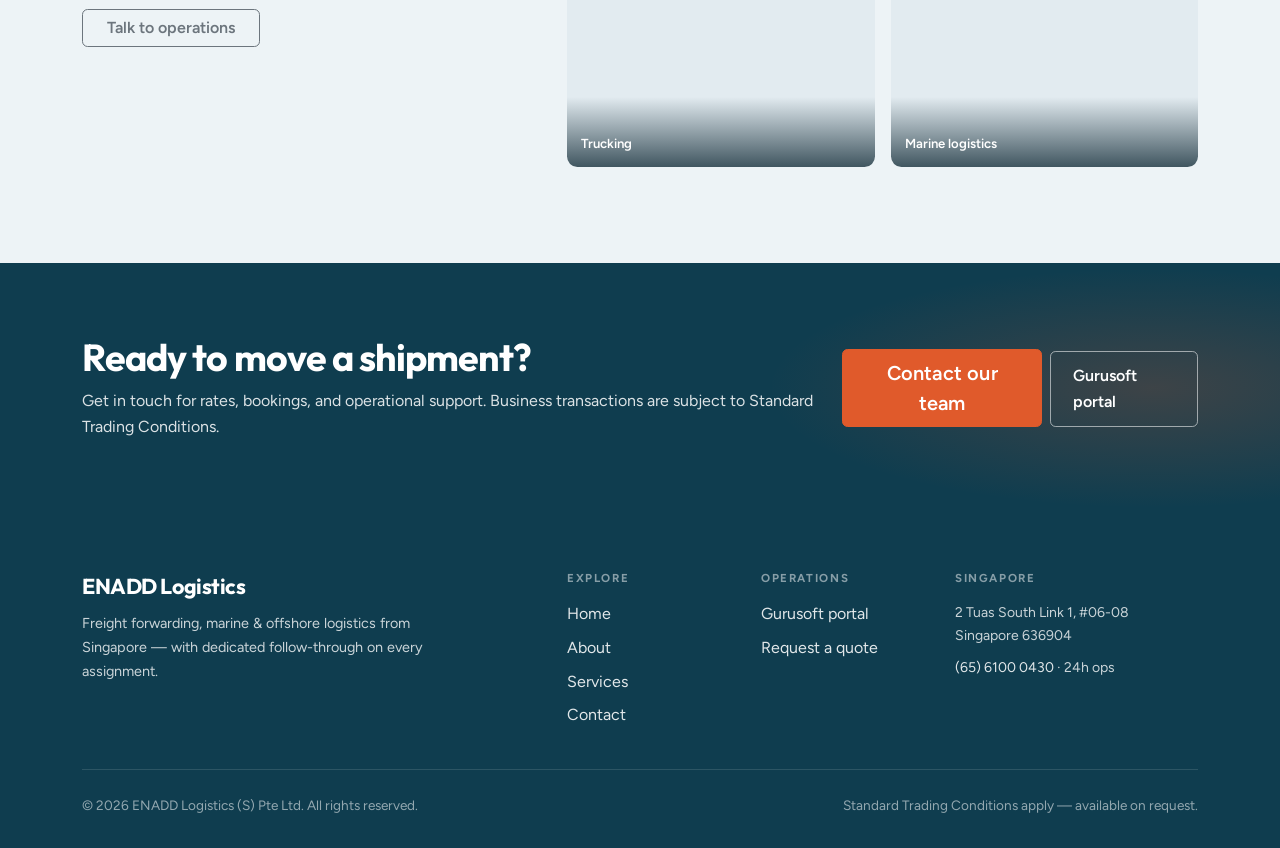
==== commit 1132810f: "improve seo" ====
--- a/index.html
+++ b/index.html
@@ -3,14 +3,14 @@
   <head>
     <meta charset="UTF-8" />
     <meta name="viewport" content="width=device-width, initial-scale=1" />
-    <title>ENADD Logistics Singapore | Freight Forwarding &amp; Marine Logistics</title>
+    <title>ENADD | ENADD Logistics Singapore — Freight Forwarding &amp; Marine Logistics</title>
     <meta
       name="description"
-      content="ENADD Logistics (S) Pte Ltd — Singapore freight forwarding, marine &amp; offshore logistics, FTZ warehouse, air &amp; sea freight, and MY–SG trucking. Get a quote today."
+      content="ENADD (ENADD Logistics (S) Pte Ltd) — Singapore freight forwarding, marine &amp; offshore logistics, FTZ warehouse, air &amp; sea freight, and MY–SG trucking. Official ENADD website."
     />
     <meta
       name="keywords"
-      content="ENADD Logistics, Singapore freight forwarding, marine logistics Singapore, FTZ warehouse, air sea freight, Malaysia Singapore trucking, ship spares, project cargo"
+      content="ENADD, enadd, ENADD Logistics, ENADD Logistics Singapore, ENADD Logistics (S) Pte Ltd, Singapore freight forwarding, marine logistics Singapore, FTZ warehouse, air sea freight, Malaysia Singapore trucking"
     />
     <meta name="author" content="ENADD Logistics (S) Pte Ltd" />
     <meta name="robots" content="index, follow, max-image-preview:large" />
@@ -21,20 +21,20 @@
     <meta property="og:type" content="website" />
     <meta property="og:locale" content="en_SG" />
     <meta property="og:site_name" content="ENADD Logistics" />
-    <meta property="og:title" content="ENADD Logistics Singapore | Freight Forwarding &amp; Marine Logistics" />
+    <meta property="og:title" content="ENADD | ENADD Logistics Singapore — Freight Forwarding &amp; Marine Logistics" />
     <meta
       property="og:description"
-      content="Freight forwarding, marine &amp; offshore logistics, FTZ warehouse, and trucking from Singapore — with dedicated follow-through on every assignment."
+      content="Official ENADD website. Freight forwarding, marine &amp; offshore logistics, FTZ warehouse, and trucking from Singapore."
     />
     <meta property="og:url" content="https://zahir248.github.io/enadd/" />
     <meta property="og:image" content="https://zahir248.github.io/enadd/image/photo-01-hero.webp" />
     <meta property="og:image:alt" content="ENADD Logistics freight and marine operations" />
 
     <meta name="twitter:card" content="summary_large_image" />
-    <meta name="twitter:title" content="ENADD Logistics Singapore | Freight Forwarding &amp; Marine Logistics" />
+    <meta name="twitter:title" content="ENADD | ENADD Logistics Singapore — Freight Forwarding &amp; Marine Logistics" />
     <meta
       name="twitter:description"
-      content="Singapore freight forwarding, marine logistics, FTZ warehouse, and regional trucking. Request a quote from ENADD."
+      content="Official ENADD website. Singapore freight forwarding, marine logistics, FTZ warehouse, and regional trucking."
     />
     <meta name="twitter:image" content="https://zahir248.github.io/enadd/image/photo-01-hero.webp" />
 
@@ -50,7 +50,13 @@
             "@type": "Organization",
             "@id": "https://zahir248.github.io/enadd/#organization",
             "name": "ENADD Logistics (S) Pte Ltd",
-            "alternateName": "ENADD Logistics",
+            "alternateName": [
+              "ENADD",
+              "enadd",
+              "ENADD Logistics",
+              "ENADD Logistics Singapore"
+            ],
+            "legalName": "ENADD Logistics (S) Pte Ltd",
             "url": "https://zahir248.github.io/enadd/",
             "logo": "https://zahir248.github.io/enadd/image/enadd-logo.png",
             "image": "https://zahir248.github.io/enadd/image/photo-01-hero.webp",
@@ -66,12 +72,19 @@
               "addressCountry": "SG"
             },
             "areaServed": ["SG", "MY"],
-            "sameAs": ["https://gurusoft.enaddlog.com.sg"]
+            "sameAs": ["https://gurusoft.enaddlog.com.sg"],
+            "knowsAbout": [
+              "freight forwarding",
+              "marine logistics",
+              "FTZ warehouse",
+              "Singapore logistics"
+            ]
           },
           {
             "@type": "LocalBusiness",
             "@id": "https://zahir248.github.io/enadd/#localbusiness",
             "name": "ENADD Logistics (S) Pte Ltd",
+            "alternateName": ["ENADD", "ENADD Logistics"],
             "url": "https://zahir248.github.io/enadd/",
             "image": "https://zahir248.github.io/enadd/image/photo-01-hero.webp",
             "telephone": "+65-6100-0430",
@@ -111,8 +124,9 @@
             "@type": "WebSite",
             "@id": "https://zahir248.github.io/enadd/#website",
             "url": "https://zahir248.github.io/enadd/",
-            "name": "ENADD Logistics",
-            "description": "Singapore freight forwarding, marine and offshore logistics.",
+            "name": "ENADD",
+            "alternateName": "ENADD Logistics",
+            "description": "Official website of ENADD Logistics (S) Pte Ltd — Singapore freight forwarding, marine and offshore logistics.",
             "publisher": {
               "@id": "https://zahir248.github.io/enadd/#organization"
             },
@@ -122,14 +136,14 @@
             "@type": "WebPage",
             "@id": "https://zahir248.github.io/enadd/#webpage",
             "url": "https://zahir248.github.io/enadd/",
-            "name": "ENADD Logistics Singapore | Freight Forwarding & Marine Logistics",
+            "name": "ENADD | ENADD Logistics Singapore — Freight Forwarding & Marine Logistics",
             "isPartOf": {
               "@id": "https://zahir248.github.io/enadd/#website"
             },
             "about": {
               "@id": "https://zahir248.github.io/enadd/#organization"
             },
-            "description": "ENADD Logistics (S) Pte Ltd — Singapore freight forwarding, marine & offshore logistics, FTZ warehouse, air & sea freight, and MY–SG trucking."
+            "description": "Official ENADD website. ENADD Logistics (S) Pte Ltd — Singapore freight forwarding, marine & offshore logistics, FTZ warehouse, air & sea freight, and MY–SG trucking."
           }
         ]
       }
@@ -214,11 +228,11 @@
           <span>Logistics · Singapore</span>
         </p>
         <h1 class="hero-title hero-reveal hero-reveal--delay-1">
-          Freight forwarding &amp; marine logistics with dedicated follow-through
+          ENADD Logistics — freight forwarding &amp; marine logistics with dedicated follow-through
         </h1>
         <p class="hero-lead hero-reveal hero-reveal--delay-2">
-          FTZ warehouse operations, regional trucking, and a global agent network
-          across 42 countries — coordinated from Singapore.
+          Welcome to the official ENADD website. FTZ warehouse operations, regional trucking,
+          and a global agent network across 42 countries — coordinated from Singapore.
         </p>
         <div class="hero-actions hero-reveal hero-reveal--delay-3">
           <a class="btn btn-accent btn-lg btn-ripple" href="contact/index.html#enquiry">Get a quote</a>
--- a/css/styles.css
+++ b/css/styles.css
@@ -21,6 +21,7 @@
 
 html {
   scroll-behavior: smooth;
+  overflow-x: clip;
 }
 
 body {
@@ -29,6 +30,7 @@
   background: var(--enadd-white);
   line-height: 1.65;
   -webkit-font-smoothing: antialiased;
+  overflow-x: hidden;
 }
 
 img {
@@ -1074,6 +1076,250 @@
   }
 }
 
+/* —— Responsive refinements (phone / tablet / iPad) —— */
+@media (max-width: 1199.98px) {
+  .hero-title {
+    max-width: 34ch;
+  }
+}
+
+@media (max-width: 991.98px) {
+  .navbar-enadd {
+    backdrop-filter: blur(10px);
+  }
+
+  .navbar-enadd .navbar-brand {
+    padding-block: 0.15rem !important;
+  }
+
+  .navbar-enadd .brand-logo {
+    max-height: 40px;
+    max-width: min(180px, 62vw);
+  }
+
+  .navbar-enadd .navbar-collapse {
+    margin-top: 0.8rem;
+    padding: 0.9rem;
+    border: 1px solid var(--enadd-line);
+    border-radius: var(--radius-lg);
+    background: rgba(255, 255, 255, 0.96);
+    box-shadow: var(--shadow-soft);
+  }
+
+  .navbar-enadd .navbar-nav .nav-link {
+    padding-inline: 0.65rem !important;
+  }
+
+  .hero {
+    min-height: 88svh;
+    min-height: 88dvh;
+    padding-top: clamp(4.4rem, 12vw, 5rem);
+    padding-bottom: 1.75rem;
+  }
+
+  .hero--page {
+    min-height: 62svh;
+    min-height: 62dvh;
+  }
+
+  .hero-brand {
+    font-size: clamp(2rem, 9vw, 3.05rem);
+    margin-bottom: 0.85rem;
+  }
+
+  .hero-brand span {
+    letter-spacing: 0.16em;
+    margin-top: 0.45rem;
+  }
+
+  .hero-title {
+    font-size: clamp(1.2rem, 4.7vw, 1.65rem);
+    max-width: 30ch;
+  }
+
+  .hero-lead {
+    font-size: 1rem;
+    max-width: 34rem;
+    margin-bottom: 1.35rem;
+  }
+
+  .hero-actions {
+    gap: 0.65rem;
+  }
+
+  .hero-actions .btn,
+  .hero-actions .btn-ghost-light {
+    min-width: min(230px, 100%);
+    text-align: center;
+  }
+
+  .section-title {
+    font-size: clamp(1.45rem, 4.5vw, 2rem);
+  }
+
+  .metric-strip {
+    gap: 1.2rem;
+  }
+
+  .metric {
+    padding-bottom: 1rem;
+    border-bottom: 1px solid rgba(255, 255, 255, 0.18);
+  }
+
+  .metric:last-child {
+    border-bottom: none;
+    padding-bottom: 0;
+  }
+
+  .metric-strip--light .metric {
+    border-bottom-color: var(--enadd-line);
+  }
+
+  .metric__label {
+    max-width: 100%;
+  }
+
+  .service-filters {
+    overflow-x: auto;
+    flex-wrap: nowrap !important;
+    white-space: nowrap;
+    padding-bottom: 0.15rem;
+    scrollbar-width: thin;
+  }
+
+  .service-filters .service-filter-btn {
+    flex: 0 0 auto;
+  }
+
+  .service-browse-card__body {
+    padding-top: 0.8rem;
+  }
+
+  .site-footer {
+    padding: 2.8rem 0 1.7rem;
+  }
+
+  .site-footer__bottom {
+    margin-top: 2rem;
+  }
+}
+
+@media (max-width: 767.98px) {
+  .hero-inner,
+  .section-surface .container,
+  .bg-white .container,
+  .capability-band .container,
+  .cta-band .container {
+    padding-left: 1rem;
+    padding-right: 1rem;
+  }
+
+  .hero-media {
+    inset: -16%;
+  }
+
+  .hero {
+    min-height: 82svh;
+    min-height: 82dvh;
+    padding-top: 4.45rem;
+    padding-bottom: 1.4rem;
+  }
+
+  .hero--page {
+    min-height: 56svh;
+    min-height: 56dvh;
+  }
+
+  .hero-title {
+    max-width: 24ch;
+  }
+
+  .hero-lead {
+    font-size: 0.98rem;
+    line-height: 1.5;
+    margin-bottom: 1.1rem;
+  }
+
+  .hero-actions {
+    flex-direction: column;
+    align-items: stretch;
+  }
+
+  .hero-actions .btn,
+  .hero-actions .btn-ghost-light {
+    width: 100%;
+  }
+
+  .section-label {
+    font-size: 0.68rem;
+    letter-spacing: 0.14em;
+  }
+
+  .value-item {
+    padding: 1.15rem 0;
+  }
+
+  .capability-photos,
+  .gallery-grid,
+  .ops-media-pair {
+    grid-template-columns: 1fr;
+  }
+
+  .map-embed {
+    aspect-ratio: 16 / 11;
+  }
+
+  .enquiry-panel {
+    padding: 1.2rem;
+  }
+
+  .enquiry-panel__title {
+    font-size: 1.2rem;
+  }
+
+  .site-footer__tag {
+    max-width: none;
+  }
+
+  .site-footer .col-6 {
+    width: 50%;
+  }
+
+  .btn-to-top {
+    right: 0.8rem;
+    bottom: 0.8rem;
+    width: 2.5rem;
+    height: 2.5rem;
+    font-size: 1rem;
+  }
+}
+
+@media (max-width: 575.98px) {
+  .navbar-enadd .navbar-collapse {
+    padding: 0.8rem;
+  }
+
+  .hero-brand {
+    font-size: clamp(1.8rem, 11vw, 2.45rem);
+  }
+
+  .hero-title {
+    font-size: clamp(1.08rem, 5.7vw, 1.35rem);
+  }
+
+  .hero-lead {
+    font-size: 0.95rem;
+  }
+
+  .section-title {
+    font-size: clamp(1.25rem, 6.4vw, 1.65rem);
+  }
+
+  .service-list li {
+    padding-left: 1rem;
+  }
+}
+
 @media (prefers-reduced-motion: reduce) {
   html {
     scroll-behavior: auto;
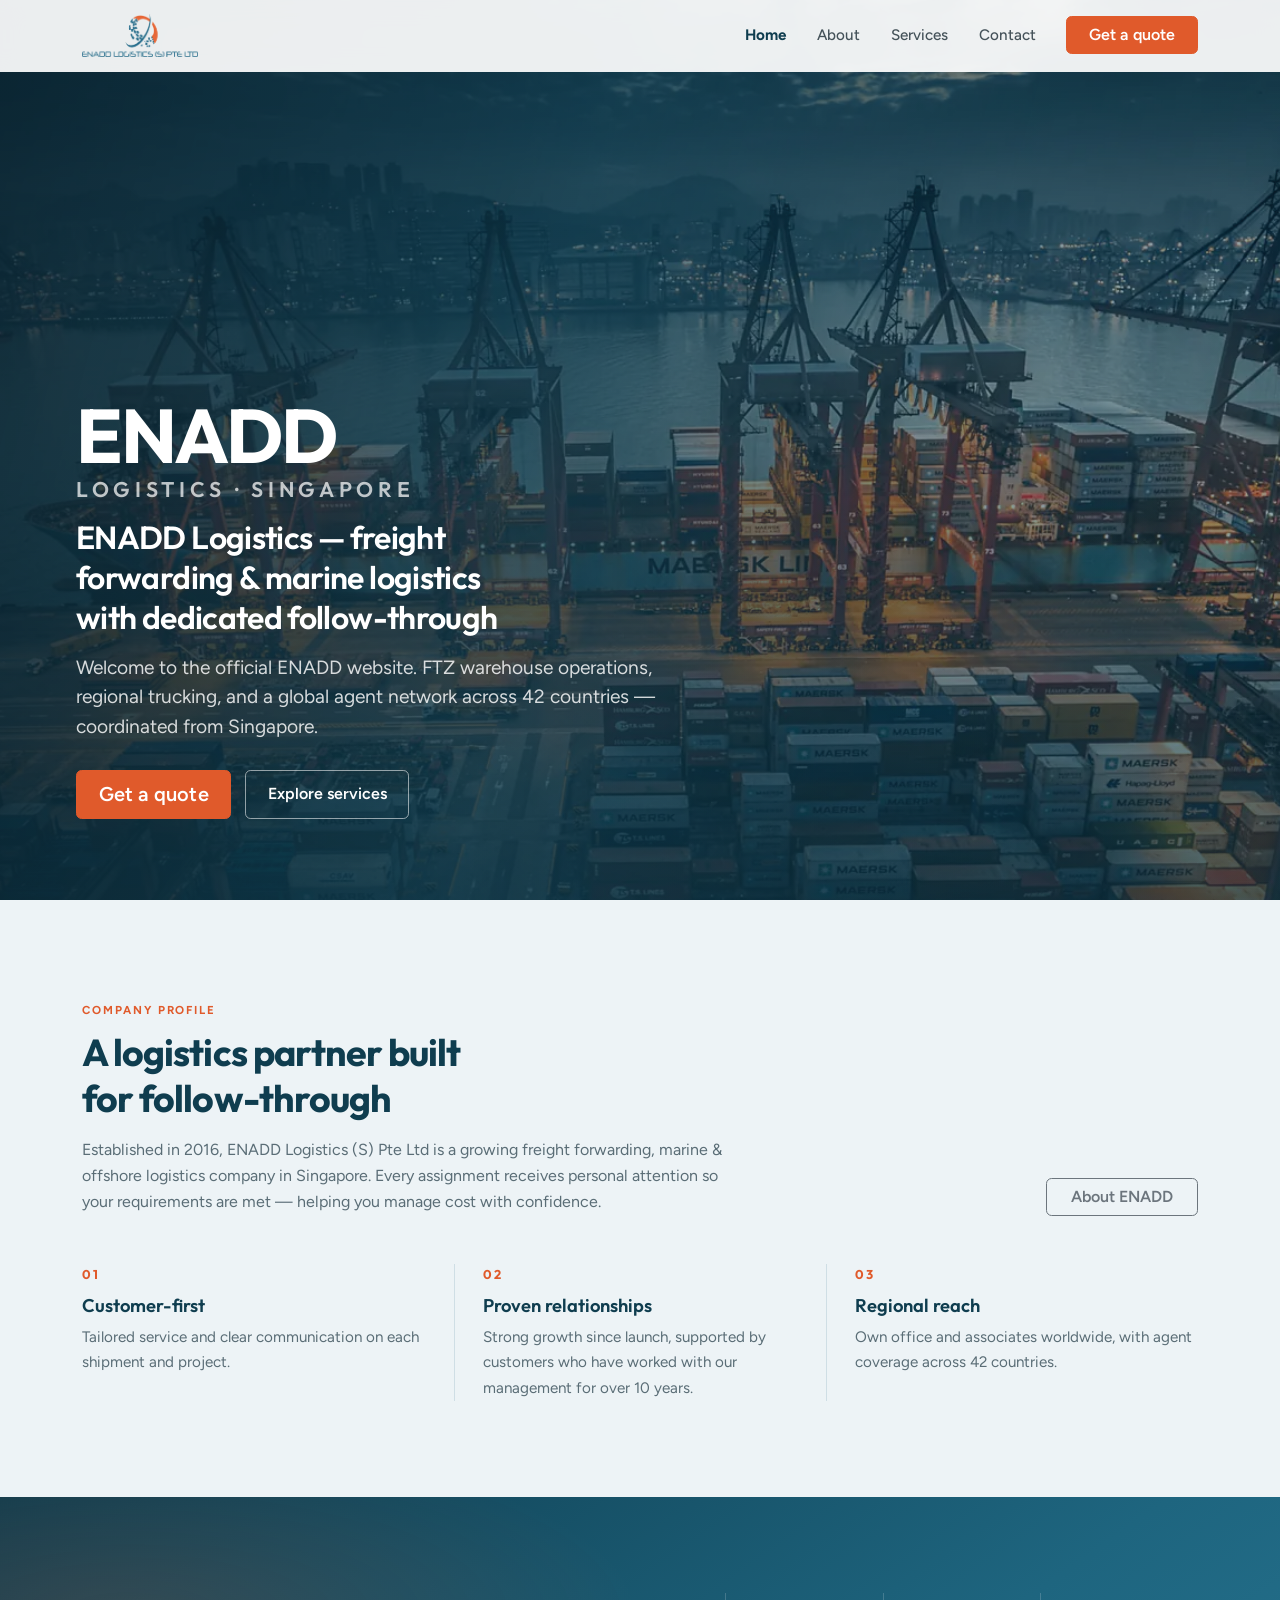
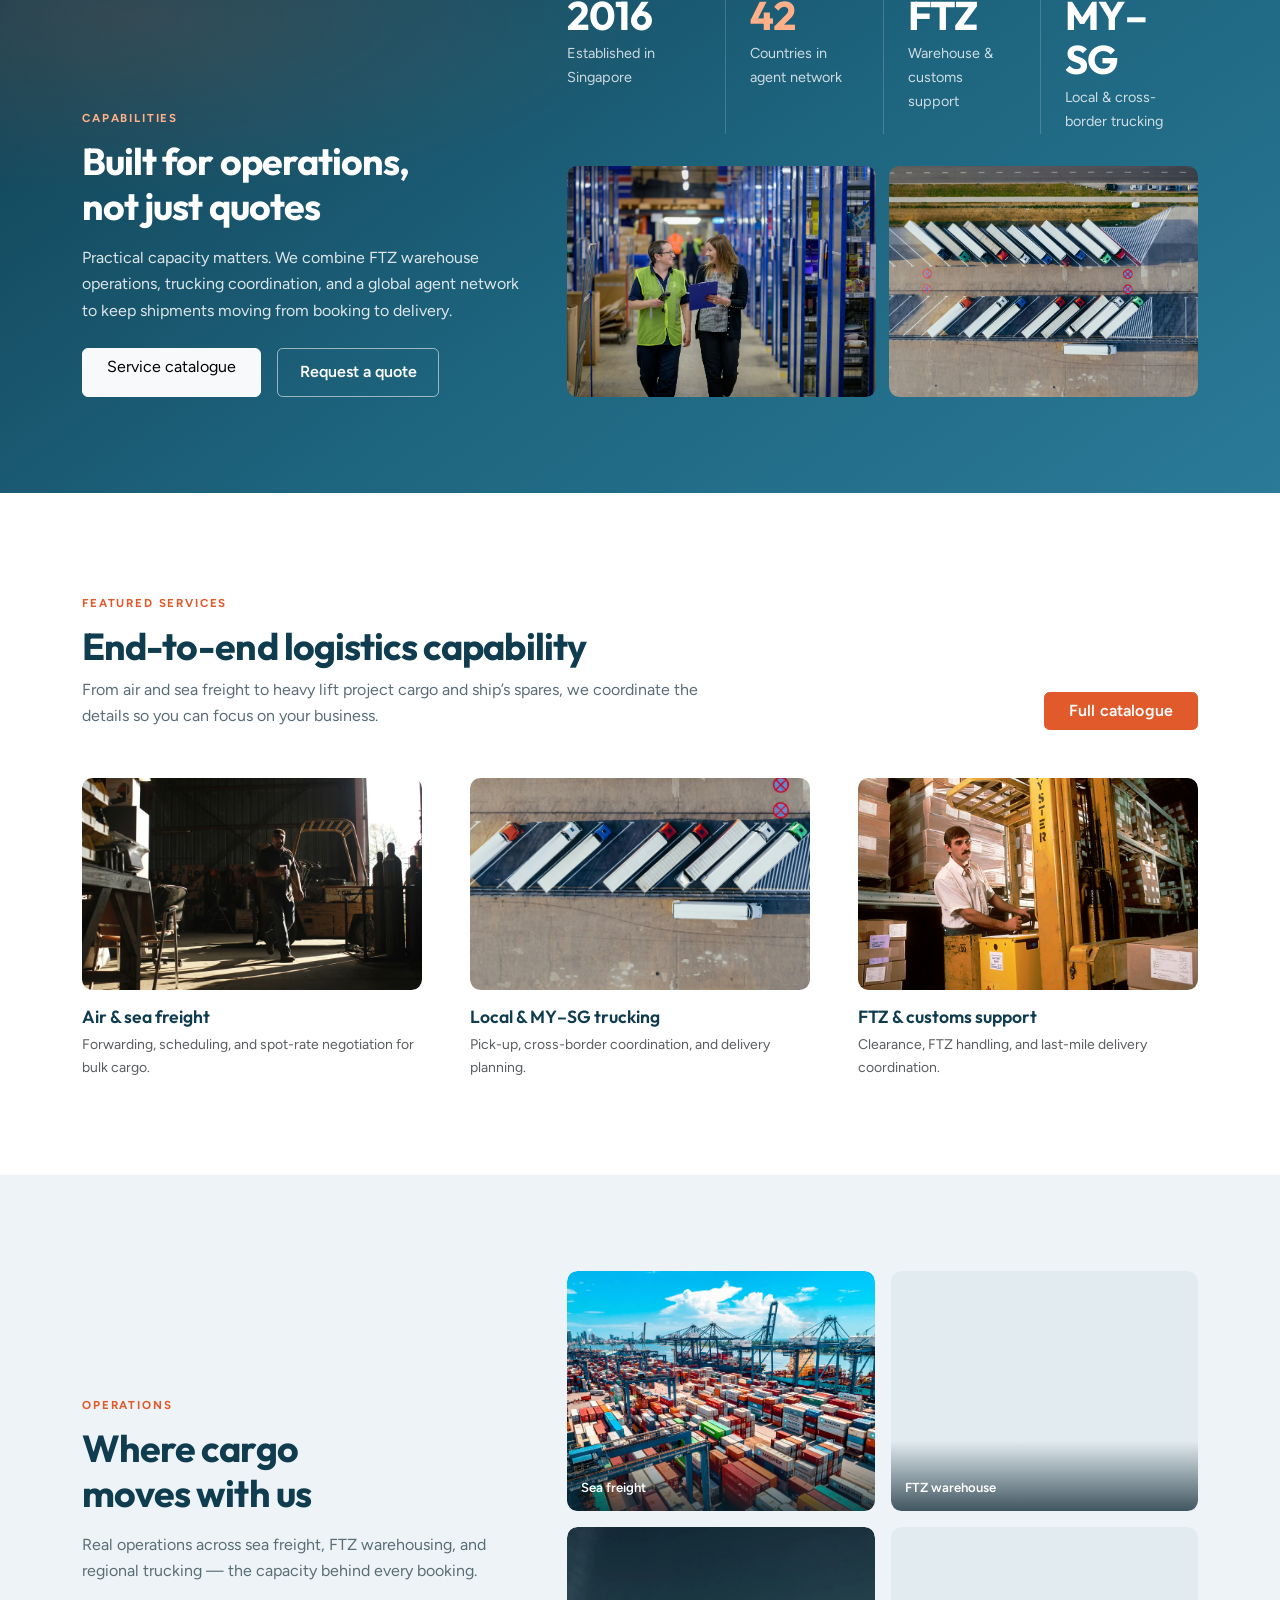
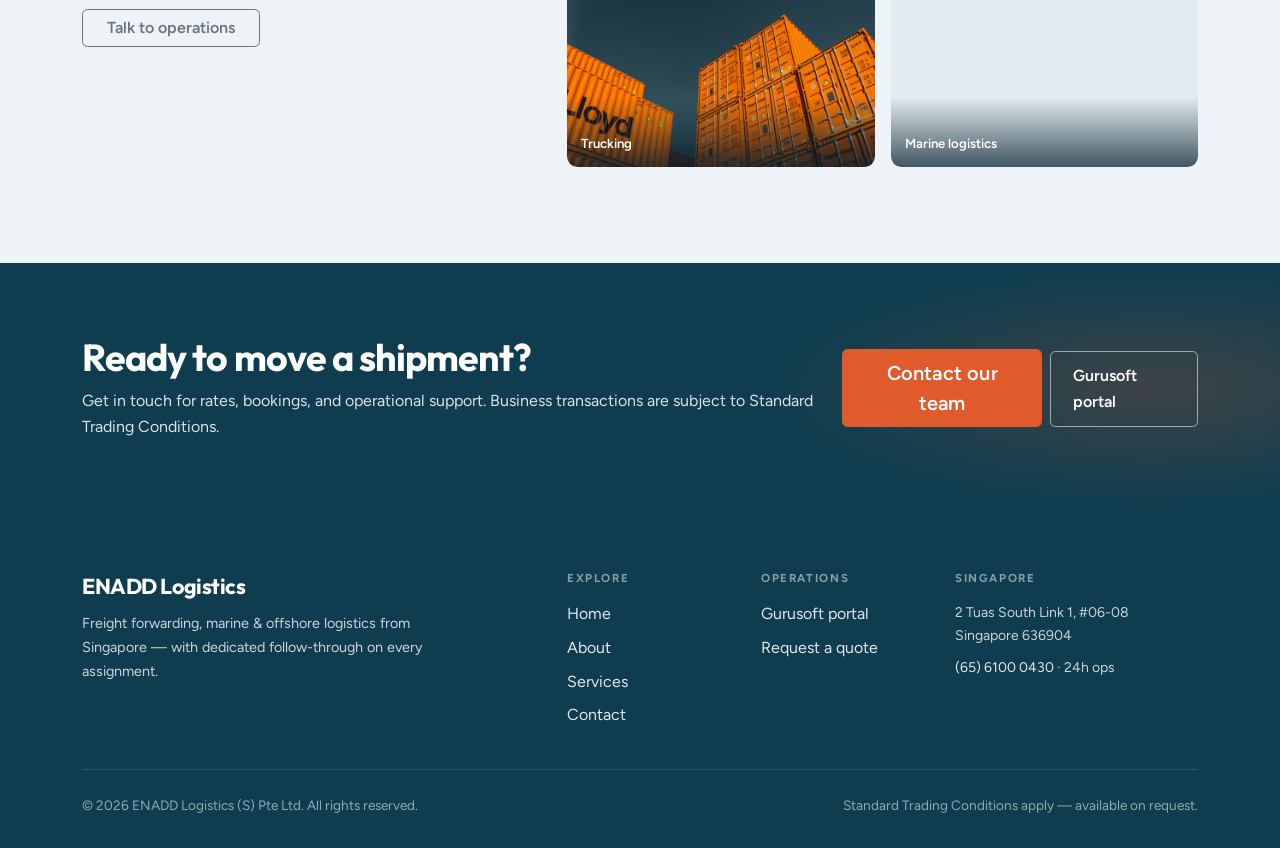
==== commit 3647c4c9: "update" ====
--- a/index.html
+++ b/index.html
@@ -16,7 +16,7 @@
     <meta name="robots" content="index, follow, max-image-preview:large" />
     <meta name="geo.region" content="SG" />
     <meta name="geo.placename" content="Singapore" />
-    <link rel="canonical" href="https://zahir248.github.io/enadd/" />
+    <link rel="canonical" href="https://enadd.com.sg/" />
 
     <meta property="og:type" content="website" />
     <meta property="og:locale" content="en_SG" />
@@ -26,8 +26,8 @@
       property="og:description"
       content="Official ENADD website. Freight forwarding, marine &amp; offshore logistics, FTZ warehouse, and trucking from Singapore."
     />
-    <meta property="og:url" content="https://zahir248.github.io/enadd/" />
-    <meta property="og:image" content="https://zahir248.github.io/enadd/image/photo-01-hero.webp" />
+    <meta property="og:url" content="https://enadd.com.sg/" />
+    <meta property="og:image" content="https://enadd.com.sg/image/photo-01-hero.webp" />
     <meta property="og:image:alt" content="ENADD Logistics freight and marine operations" />
 
     <meta name="twitter:card" content="summary_large_image" />
@@ -36,7 +36,7 @@
       name="twitter:description"
       content="Official ENADD website. Singapore freight forwarding, marine logistics, FTZ warehouse, and regional trucking."
     />
-    <meta name="twitter:image" content="https://zahir248.github.io/enadd/image/photo-01-hero.webp" />
+    <meta name="twitter:image" content="https://enadd.com.sg/image/photo-01-hero.webp" />
 
     <meta name="theme-color" content="#1e657f" />
     <link rel="icon" type="image/png" href="image/favicon.png" />
@@ -48,7 +48,7 @@
         "@graph": [
           {
             "@type": "Organization",
-            "@id": "https://zahir248.github.io/enadd/#organization",
+            "@id": "https://enadd.com.sg/#organization",
             "name": "ENADD Logistics (S) Pte Ltd",
             "alternateName": [
               "ENADD",
@@ -57,9 +57,9 @@
               "ENADD Logistics Singapore"
             ],
             "legalName": "ENADD Logistics (S) Pte Ltd",
-            "url": "https://zahir248.github.io/enadd/",
-            "logo": "https://zahir248.github.io/enadd/image/enadd-logo.png",
-            "image": "https://zahir248.github.io/enadd/image/photo-01-hero.webp",
+            "url": "https://enadd.com.sg/",
+            "logo": "https://enadd.com.sg/image/enadd-logo.png",
+            "image": "https://enadd.com.sg/image/photo-01-hero.webp",
             "email": "sales@enaddlog.com.sg",
             "telephone": "+65-6100-0430",
             "foundingDate": "2016",
@@ -82,11 +82,11 @@
           },
           {
             "@type": "LocalBusiness",
-            "@id": "https://zahir248.github.io/enadd/#localbusiness",
+            "@id": "https://enadd.com.sg/#localbusiness",
             "name": "ENADD Logistics (S) Pte Ltd",
             "alternateName": ["ENADD", "ENADD Logistics"],
-            "url": "https://zahir248.github.io/enadd/",
-            "image": "https://zahir248.github.io/enadd/image/photo-01-hero.webp",
+            "url": "https://enadd.com.sg/",
+            "image": "https://enadd.com.sg/image/photo-01-hero.webp",
             "telephone": "+65-6100-0430",
             "email": "sales@enaddlog.com.sg",
             "priceRange": "$$",
@@ -117,31 +117,31 @@
               "closes": "23:59"
             },
             "parentOrganization": {
-              "@id": "https://zahir248.github.io/enadd/#organization"
+              "@id": "https://enadd.com.sg/#organization"
             }
           },
           {
             "@type": "WebSite",
-            "@id": "https://zahir248.github.io/enadd/#website",
-            "url": "https://zahir248.github.io/enadd/",
+            "@id": "https://enadd.com.sg/#website",
+            "url": "https://enadd.com.sg/",
             "name": "ENADD",
             "alternateName": "ENADD Logistics",
             "description": "Official website of ENADD Logistics (S) Pte Ltd — Singapore freight forwarding, marine and offshore logistics.",
             "publisher": {
-              "@id": "https://zahir248.github.io/enadd/#organization"
+              "@id": "https://enadd.com.sg/#organization"
             },
             "inLanguage": "en-SG"
           },
           {
             "@type": "WebPage",
-            "@id": "https://zahir248.github.io/enadd/#webpage",
-            "url": "https://zahir248.github.io/enadd/",
+            "@id": "https://enadd.com.sg/#webpage",
+            "url": "https://enadd.com.sg/",
             "name": "ENADD | ENADD Logistics Singapore — Freight Forwarding & Marine Logistics",
             "isPartOf": {
-              "@id": "https://zahir248.github.io/enadd/#website"
+              "@id": "https://enadd.com.sg/#website"
             },
             "about": {
-              "@id": "https://zahir248.github.io/enadd/#organization"
+              "@id": "https://enadd.com.sg/#organization"
             },
             "description": "Official ENADD website. ENADD Logistics (S) Pte Ltd — Singapore freight forwarding, marine & offshore logistics, FTZ warehouse, air & sea freight, and MY–SG trucking."
           }
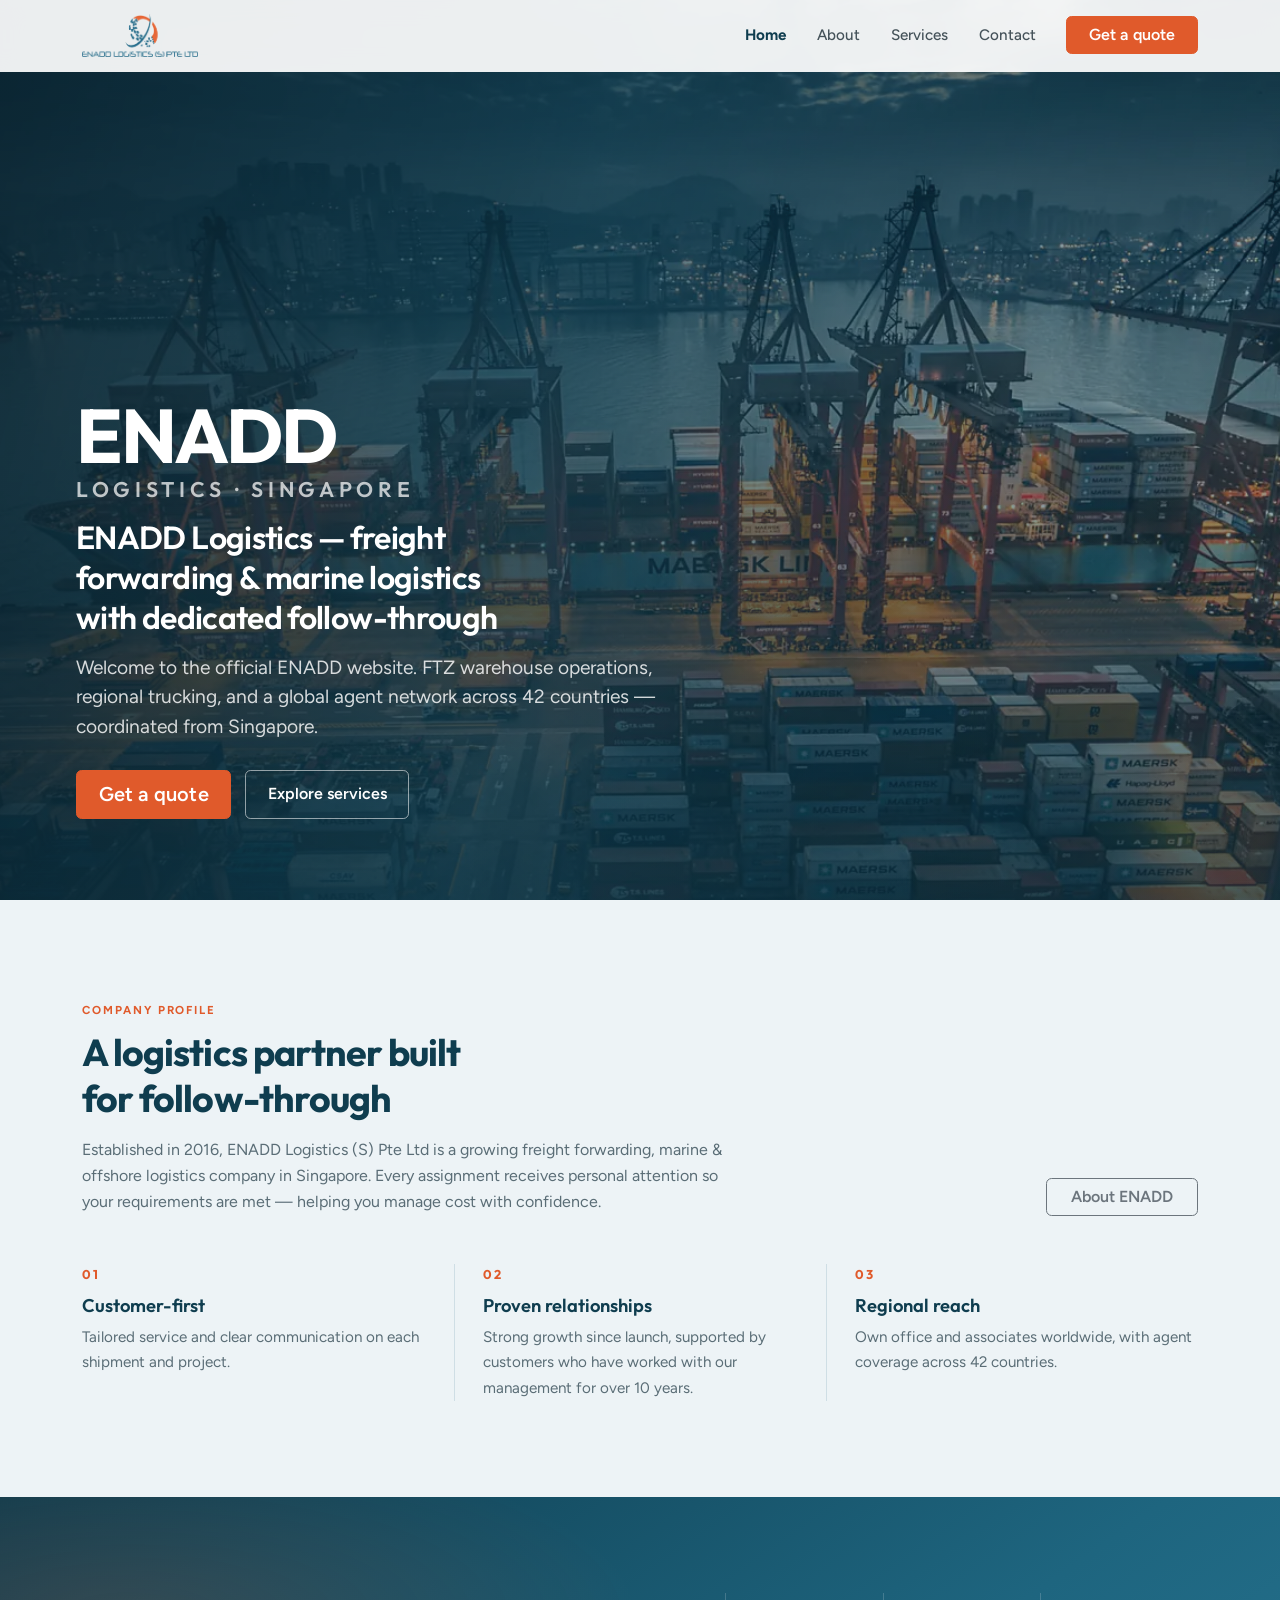
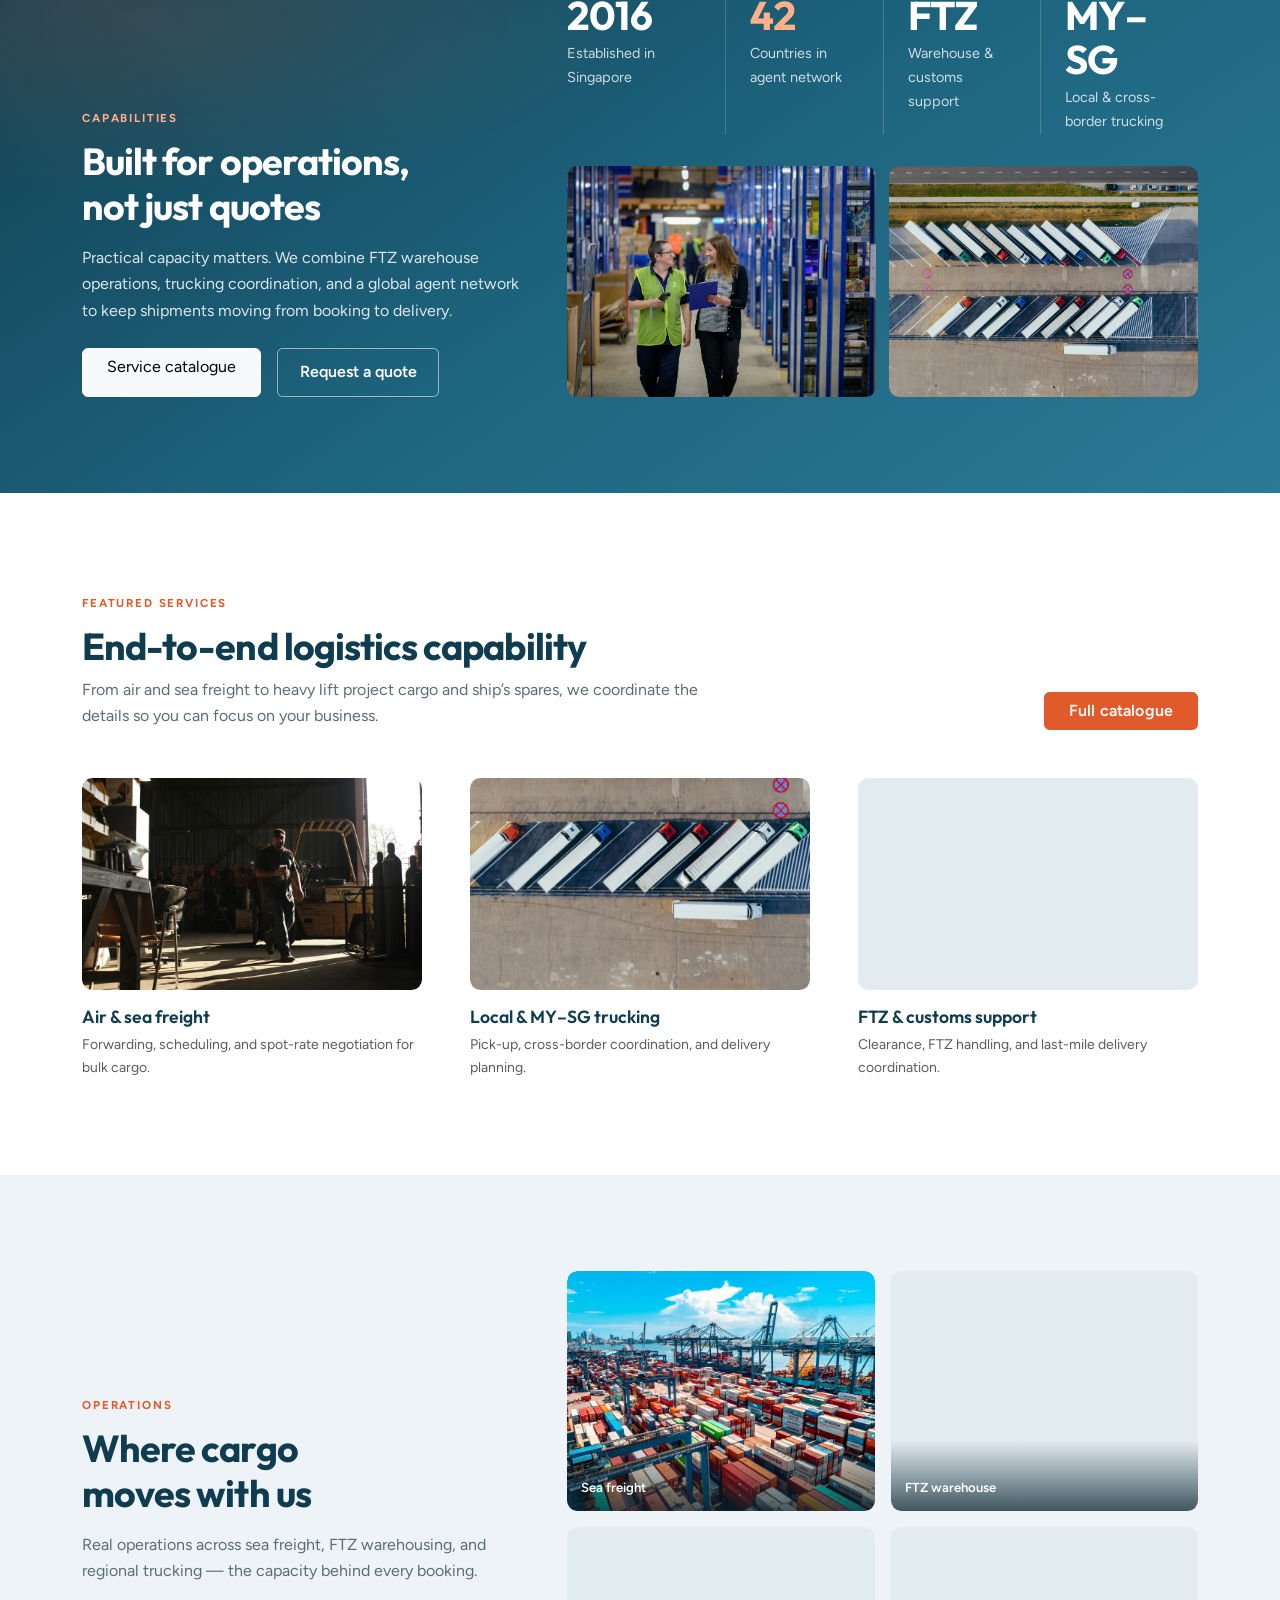
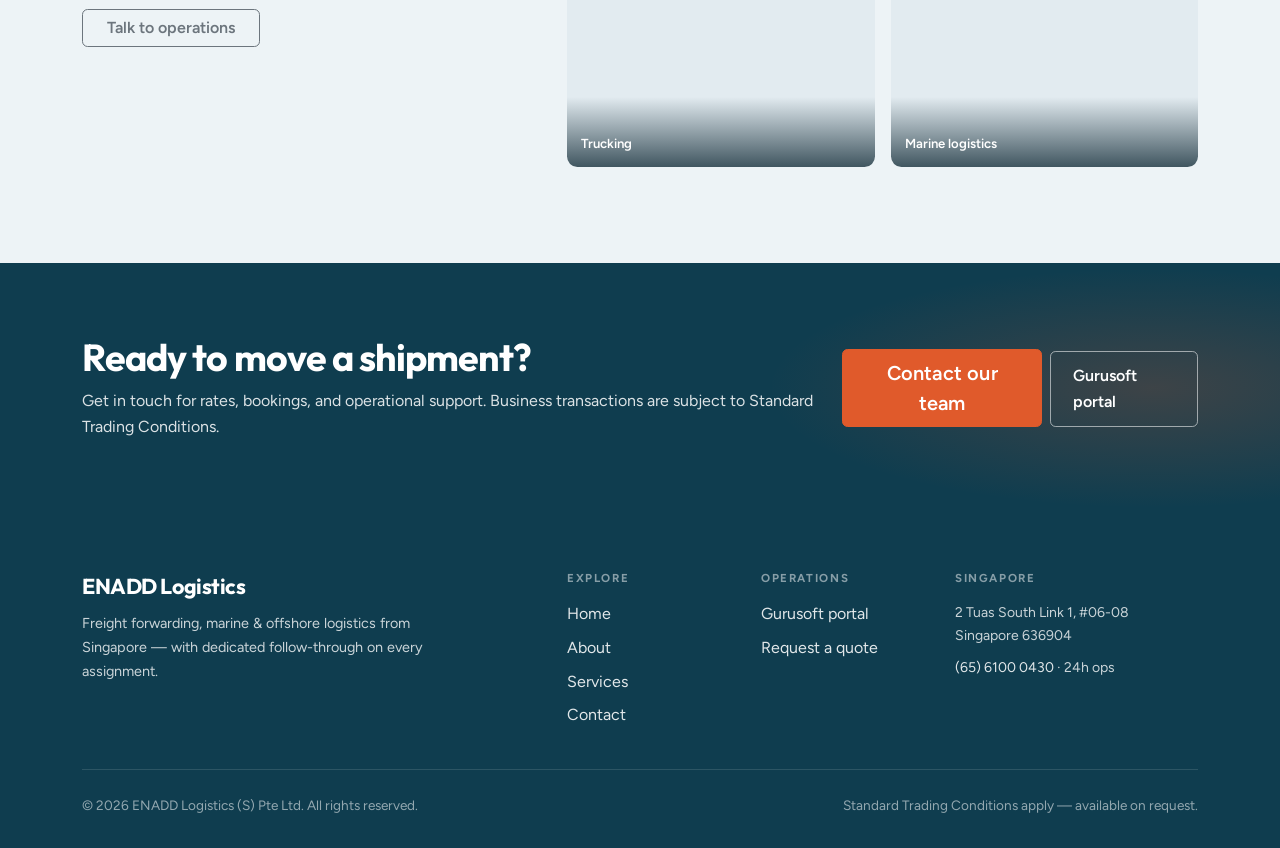
==== commit f8336d9c: "update" ====
--- a/index.html
+++ b/index.html
@@ -72,6 +72,22 @@
               "addressCountry": "SG"
             },
             "areaServed": ["SG", "MY"],
+            "contactPoint": [
+              {
+                "@type": "ContactPoint",
+                "contactType": "customer service",
+                "telephone": "+65-6100-0430",
+                "email": "ops@enaddlog.com.sg",
+                "availableLanguage": ["en"]
+              },
+              {
+                "@type": "ContactPoint",
+                "contactType": "sales",
+                "telephone": "+65-6100-0432",
+                "email": "sales@enaddlog.com.sg",
+                "availableLanguage": ["en"]
+              }
+            ],
             "sameAs": ["https://gurusoft.enaddlog.com.sg"],
             "knowsAbout": [
               "freight forwarding",
@@ -129,6 +145,11 @@
             "description": "Official website of ENADD Logistics (S) Pte Ltd — Singapore freight forwarding, marine and offshore logistics.",
             "publisher": {
               "@id": "https://enadd.com.sg/#organization"
+            },
+            "potentialAction": {
+              "@type": "SearchAction",
+              "target": "https://enadd.com.sg/services/?q={search_term_string}",
+              "query-input": "required name=search_term_string"
             },
             "inLanguage": "en-SG"
           },
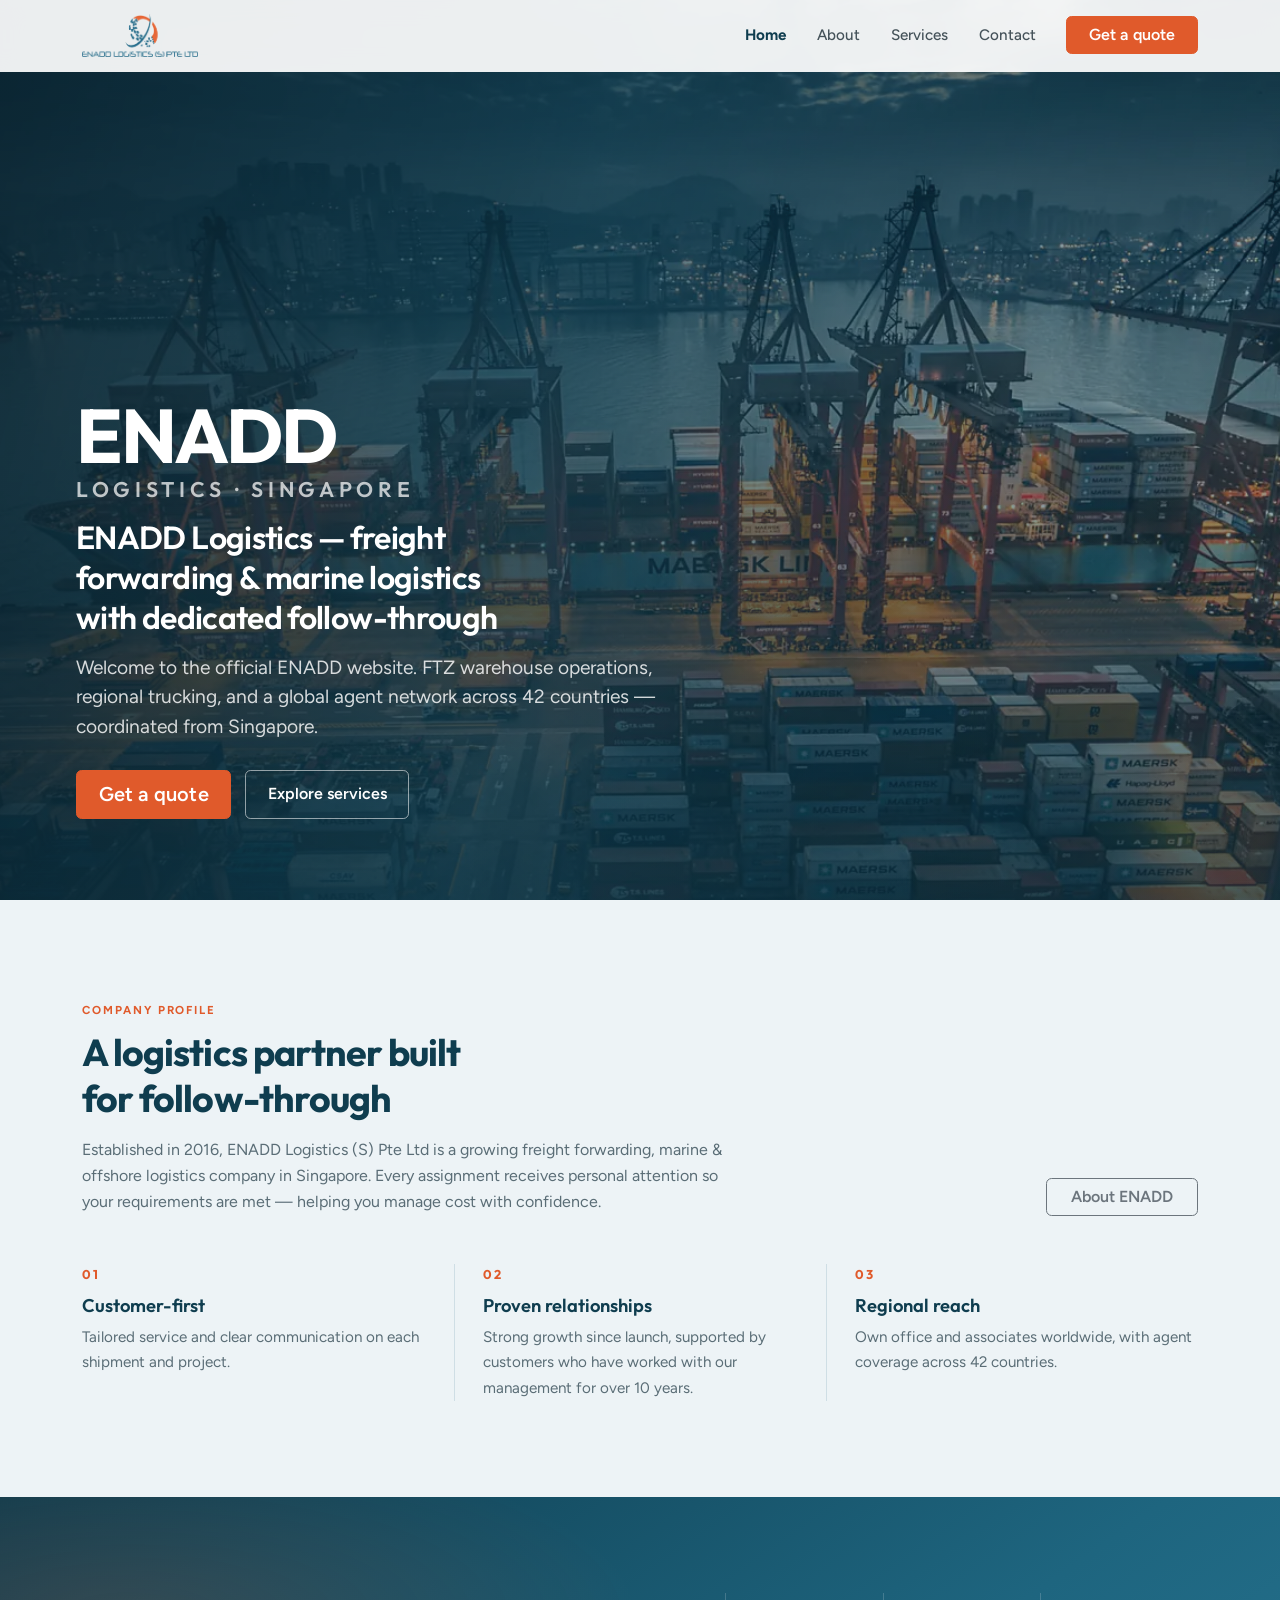
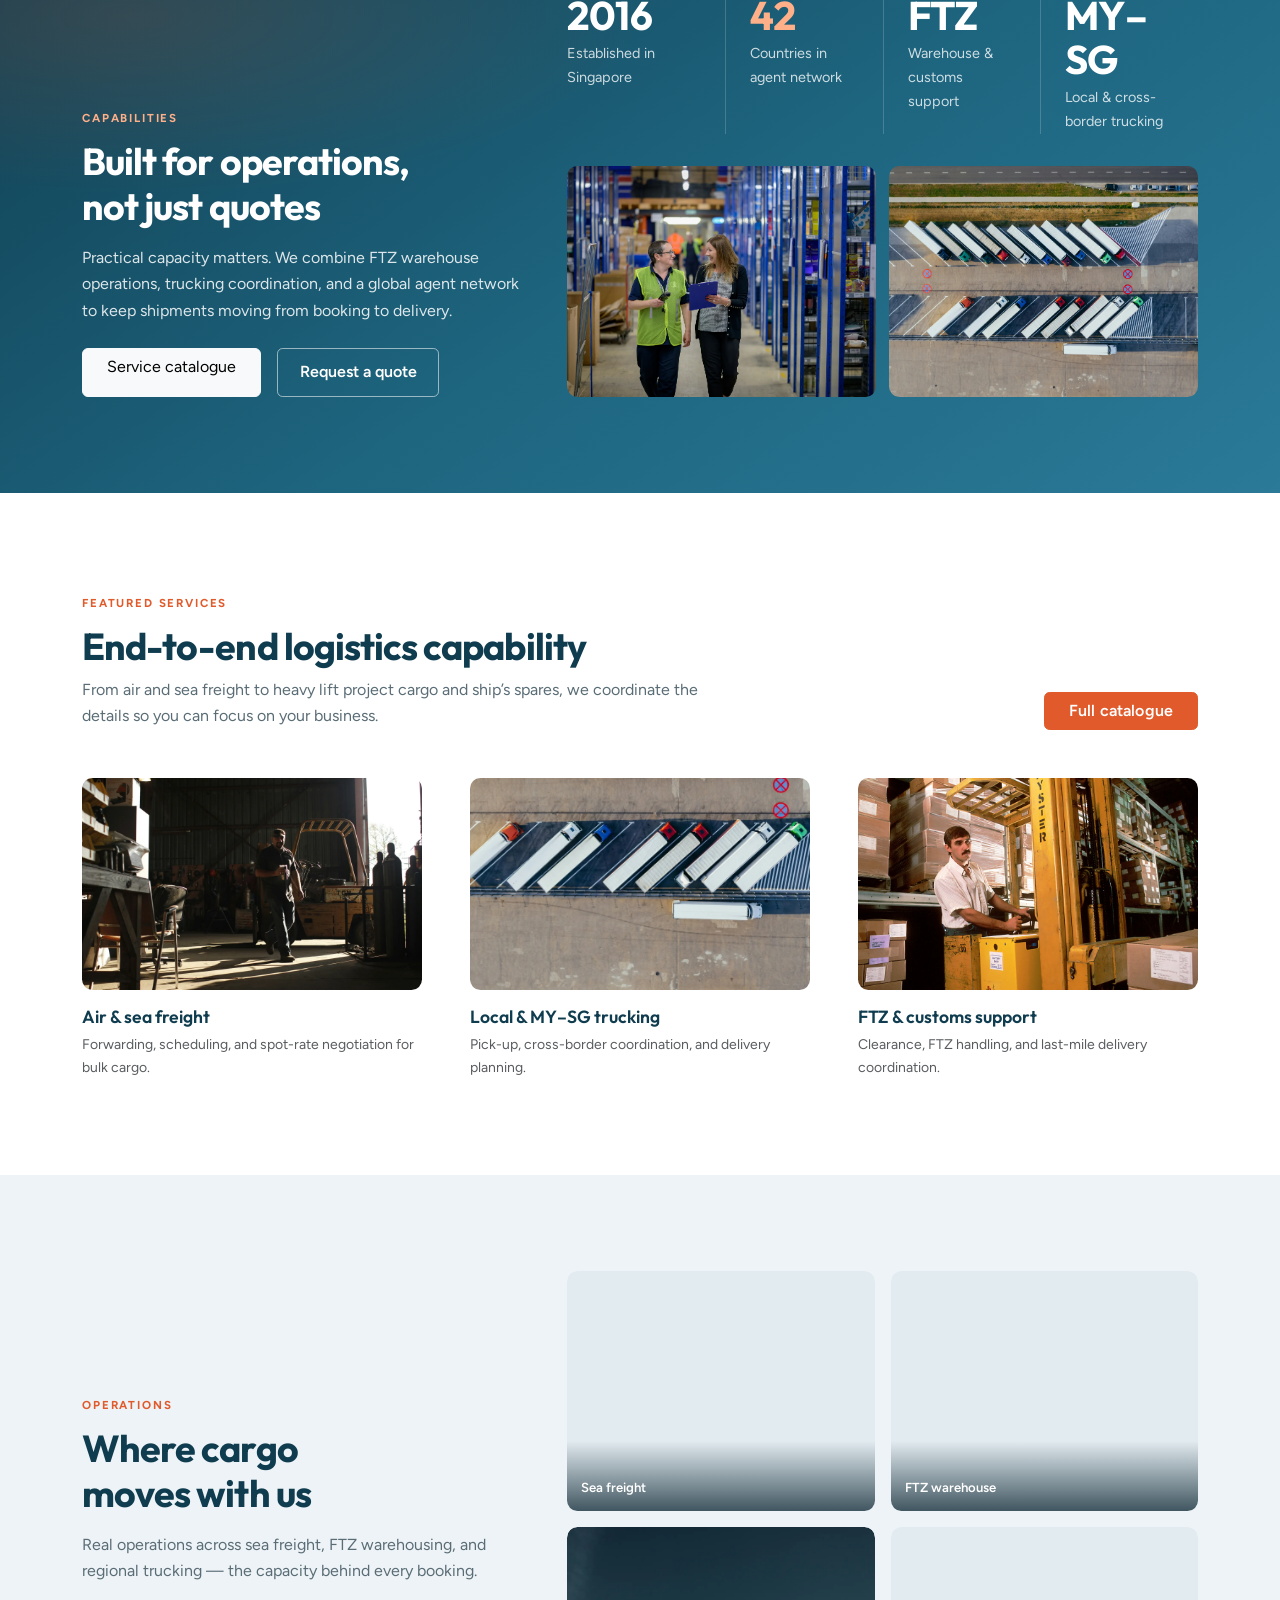
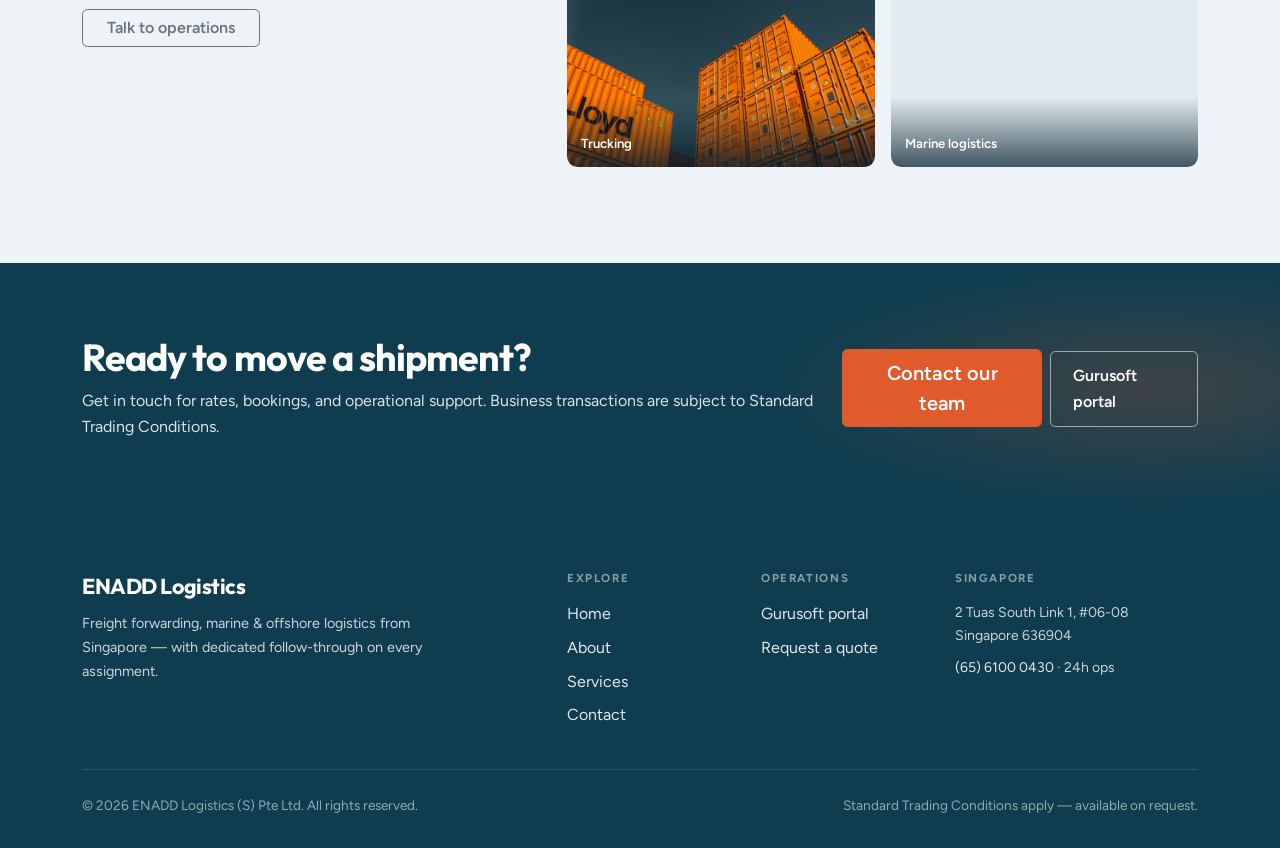
==== commit 6ab33970: "update gurusoft link" ====
--- a/index.html
+++ b/index.html
@@ -88,7 +88,7 @@
                 "availableLanguage": ["en"]
               }
             ],
-            "sameAs": ["https://gurusoft.enaddlog.com.sg"],
+            "sameAs": ["https://gsgate.gurusofttech.com/cloud51/PRDG11EOSV03WD/WMS/"],
             "knowsAbout": [
               "freight forwarding",
               "marine logistics",
@@ -535,7 +535,7 @@
               <a class="btn btn-accent btn-lg px-4 btn-ripple" href="contact/index.html">Contact our team</a>
               <a
                 class="btn-ghost-light btn-lg"
-                href="https://gurusoft.enaddlog.com.sg"
+                href="https://gsgate.gurusofttech.com/cloud51/PRDG11EOSV03WD/WMS/"
                 data-enadd-gurusoft
                 target="_blank"
                 rel="noopener noreferrer"
@@ -581,7 +581,7 @@
             <ul class="site-footer__links">
               <li>
                 <a
-                  href="https://gurusoft.enaddlog.com.sg"
+                  href="https://gsgate.gurusofttech.com/cloud51/PRDG11EOSV03WD/WMS/"
                   data-enadd-gurusoft
                   target="_blank"
                   rel="noopener noreferrer"
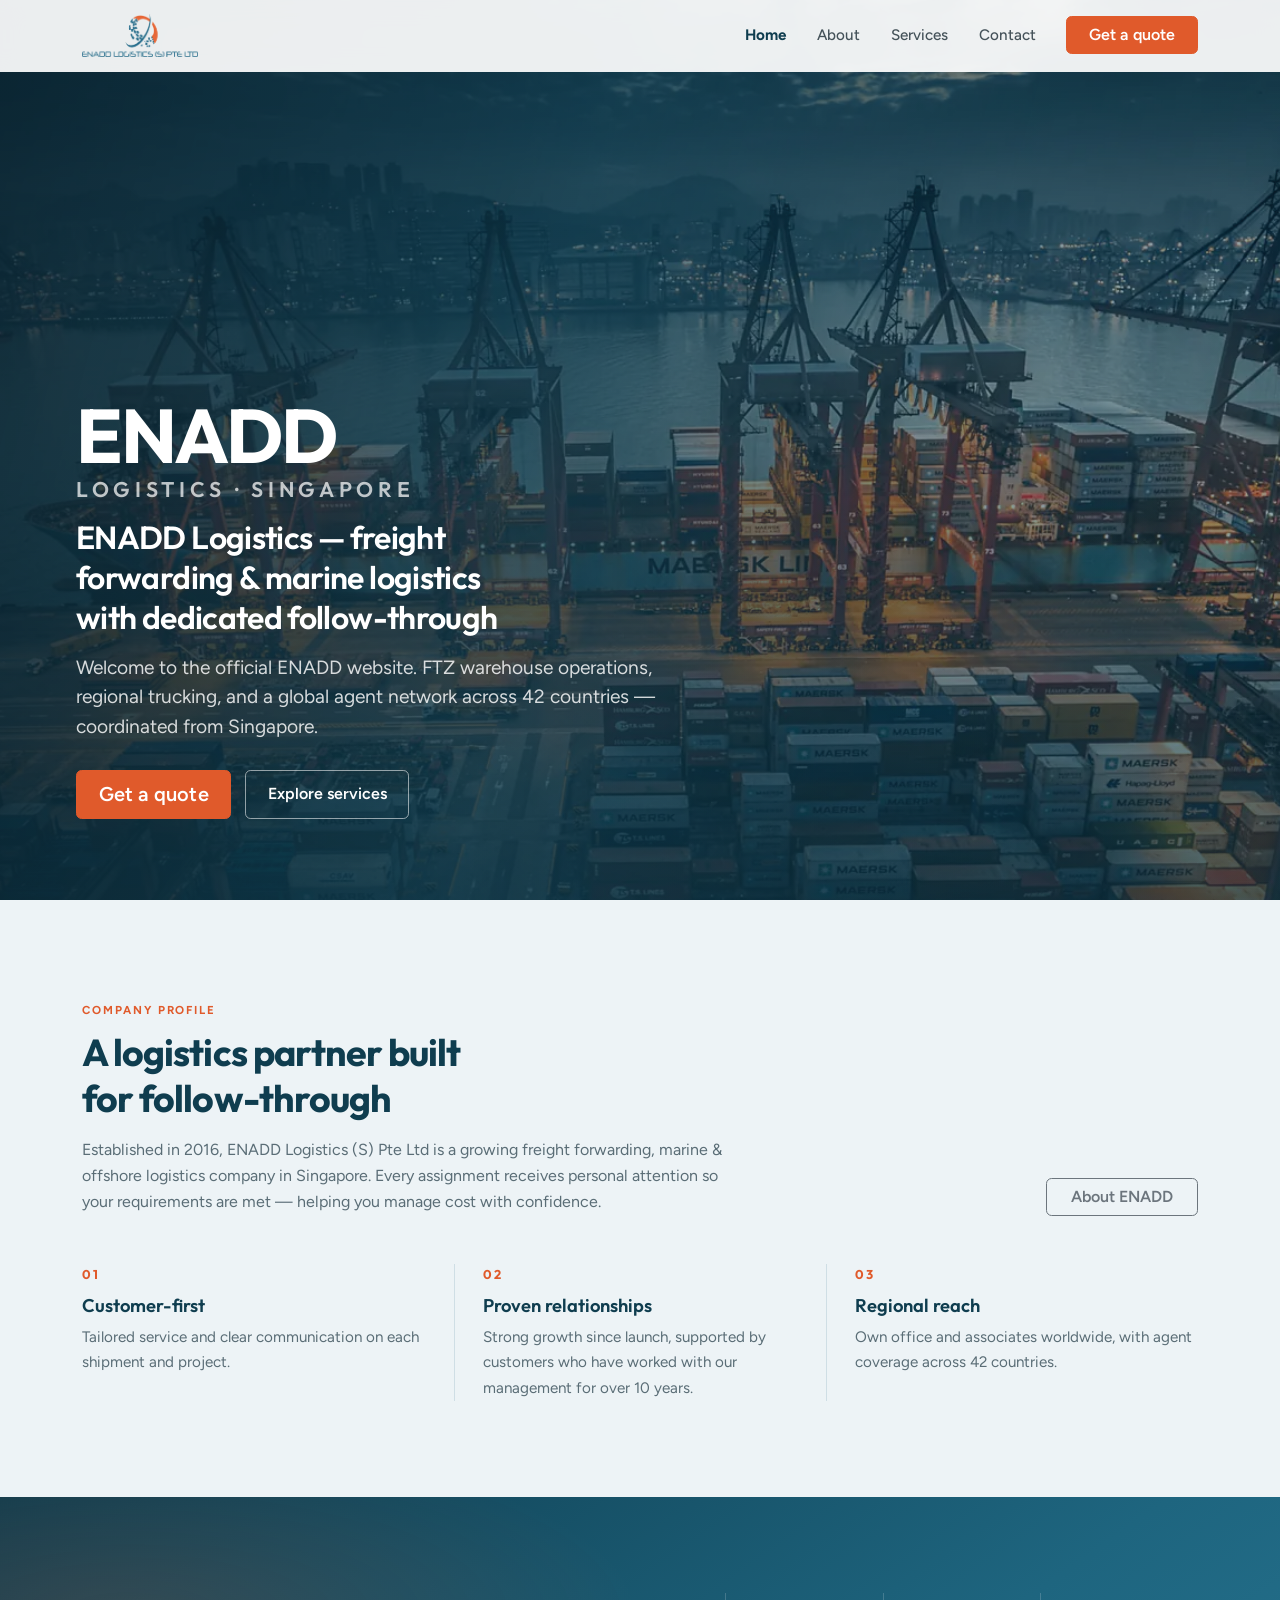
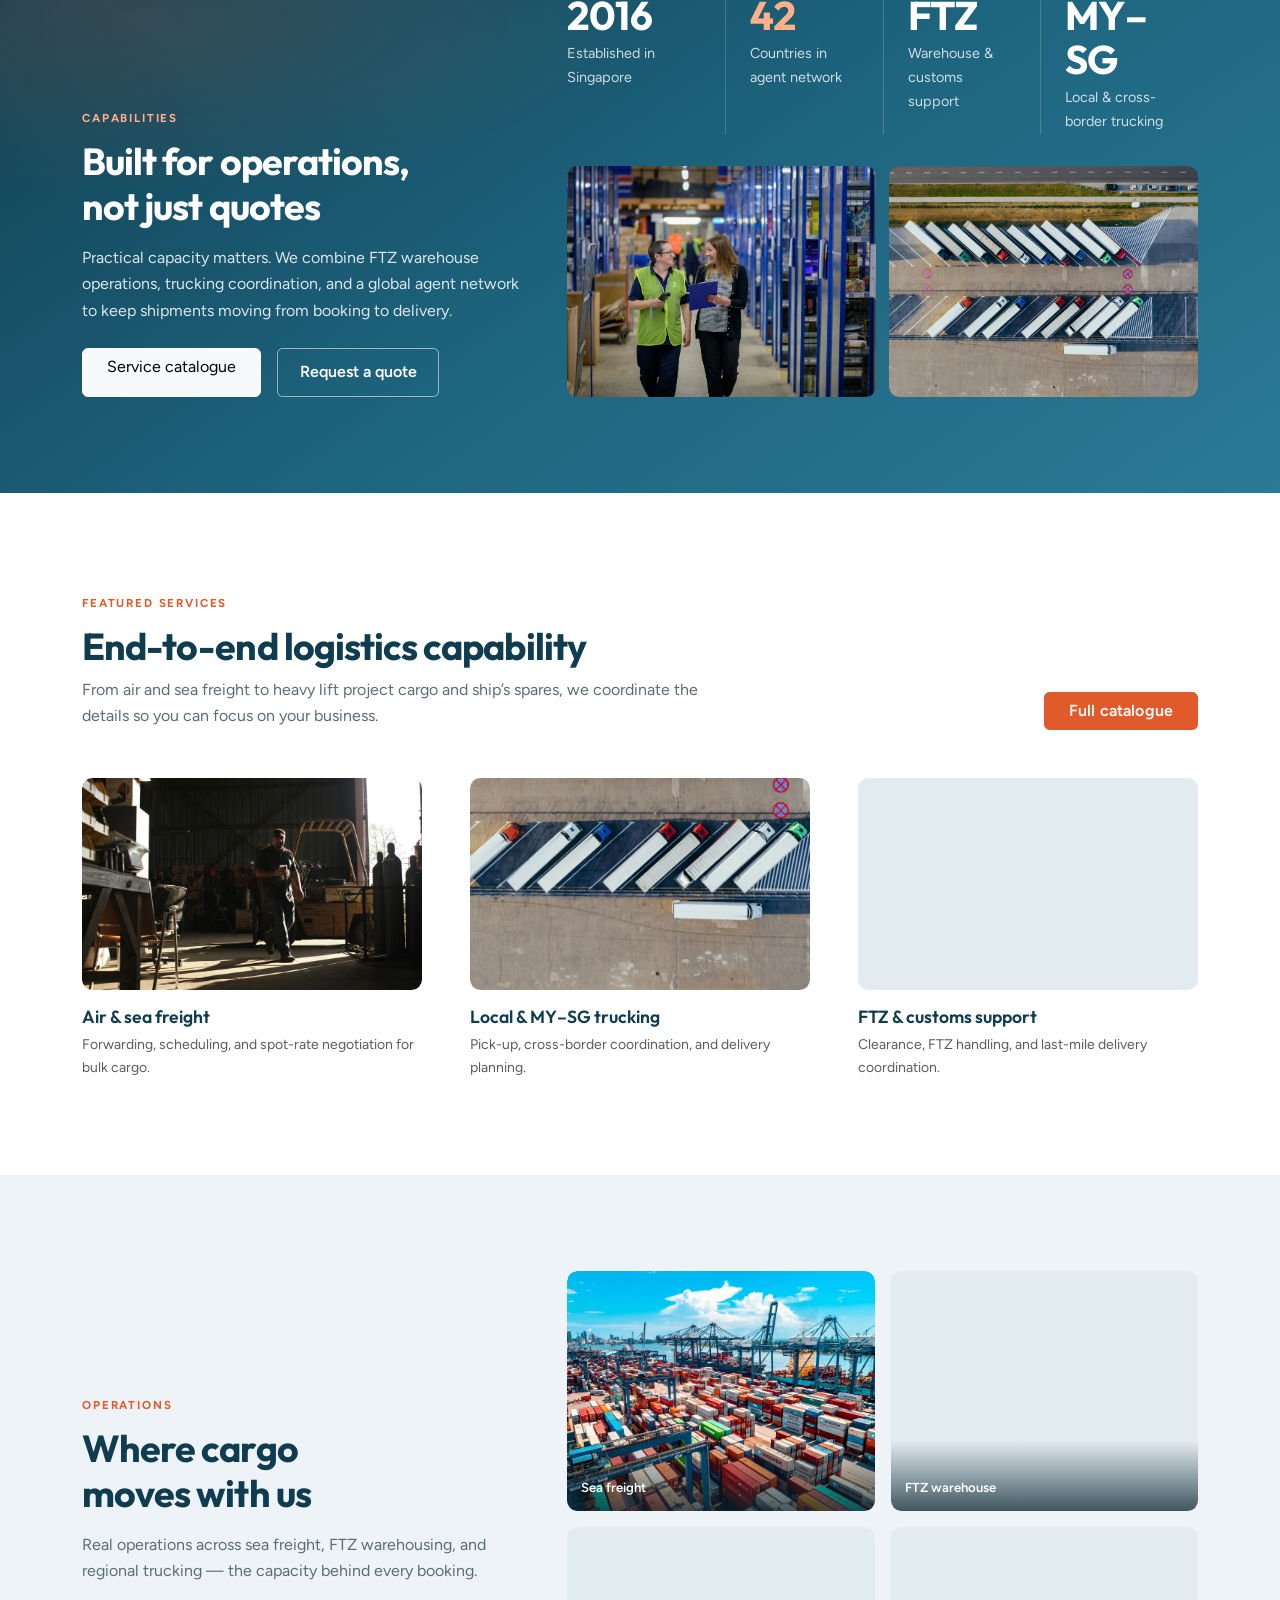
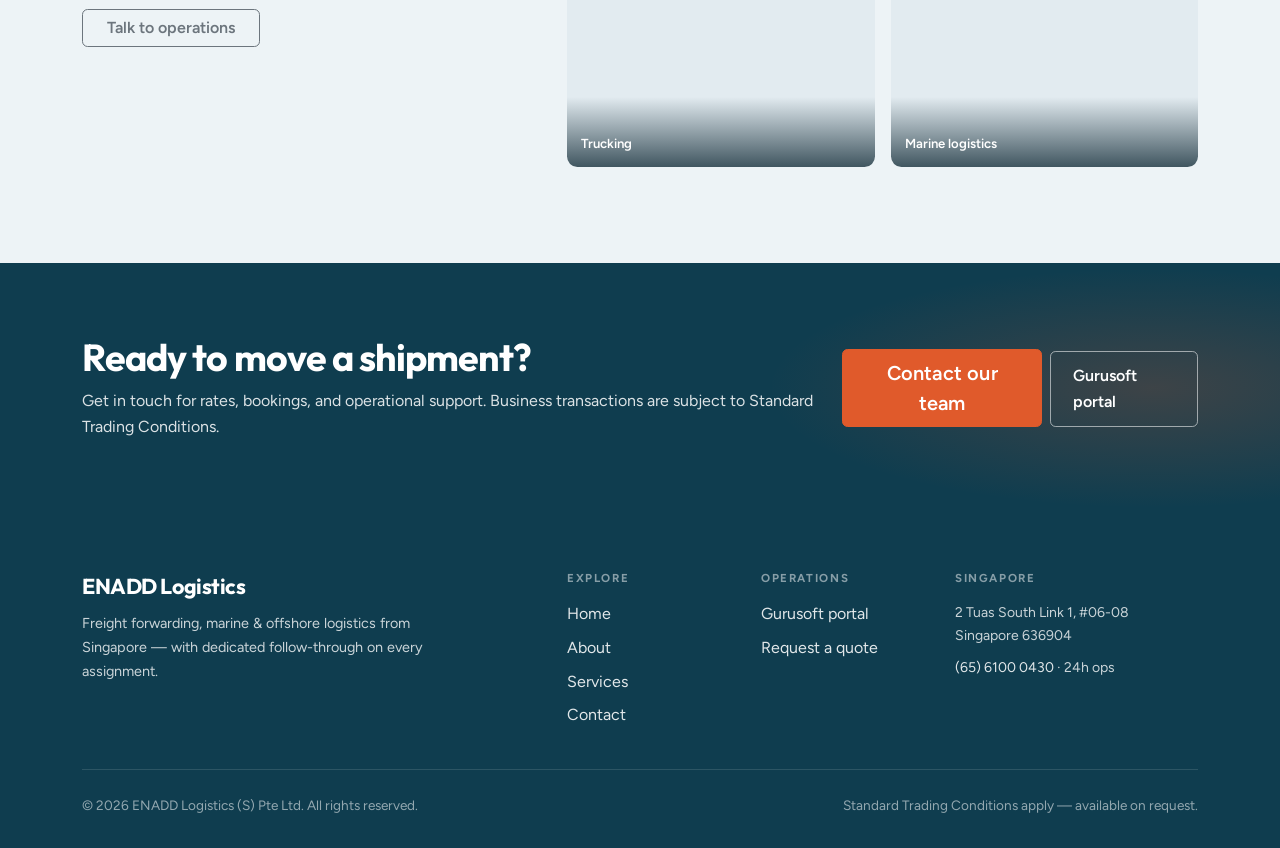
==== commit 9a7ab989: "update" ====
--- a/index.html
+++ b/index.html
@@ -88,7 +88,7 @@
                 "availableLanguage": ["en"]
               }
             ],
-            "sameAs": ["https://gsgate.gurusofttech.com/cloud51/PRDG11EOSV03WD/WMS/"],
+            "sameAs": ["https://gsgate.gurusofttech.com/cloud51/PRDG11EOSV03WD/PRDG11EOSV03WB_TMS/"],
             "knowsAbout": [
               "freight forwarding",
               "marine logistics",
@@ -535,7 +535,7 @@
               <a class="btn btn-accent btn-lg px-4 btn-ripple" href="contact/index.html">Contact our team</a>
               <a
                 class="btn-ghost-light btn-lg"
-                href="https://gsgate.gurusofttech.com/cloud51/PRDG11EOSV03WD/WMS/"
+                href="https://gsgate.gurusofttech.com/cloud51/PRDG11EOSV03WD/PRDG11EOSV03WB_TMS/"
                 data-enadd-gurusoft
                 target="_blank"
                 rel="noopener noreferrer"
@@ -581,7 +581,7 @@
             <ul class="site-footer__links">
               <li>
                 <a
-                  href="https://gsgate.gurusofttech.com/cloud51/PRDG11EOSV03WD/WMS/"
+                  href="https://gsgate.gurusofttech.com/cloud51/PRDG11EOSV03WD/PRDG11EOSV03WB_TMS/"
                   data-enadd-gurusoft
                   target="_blank"
                   rel="noopener noreferrer"
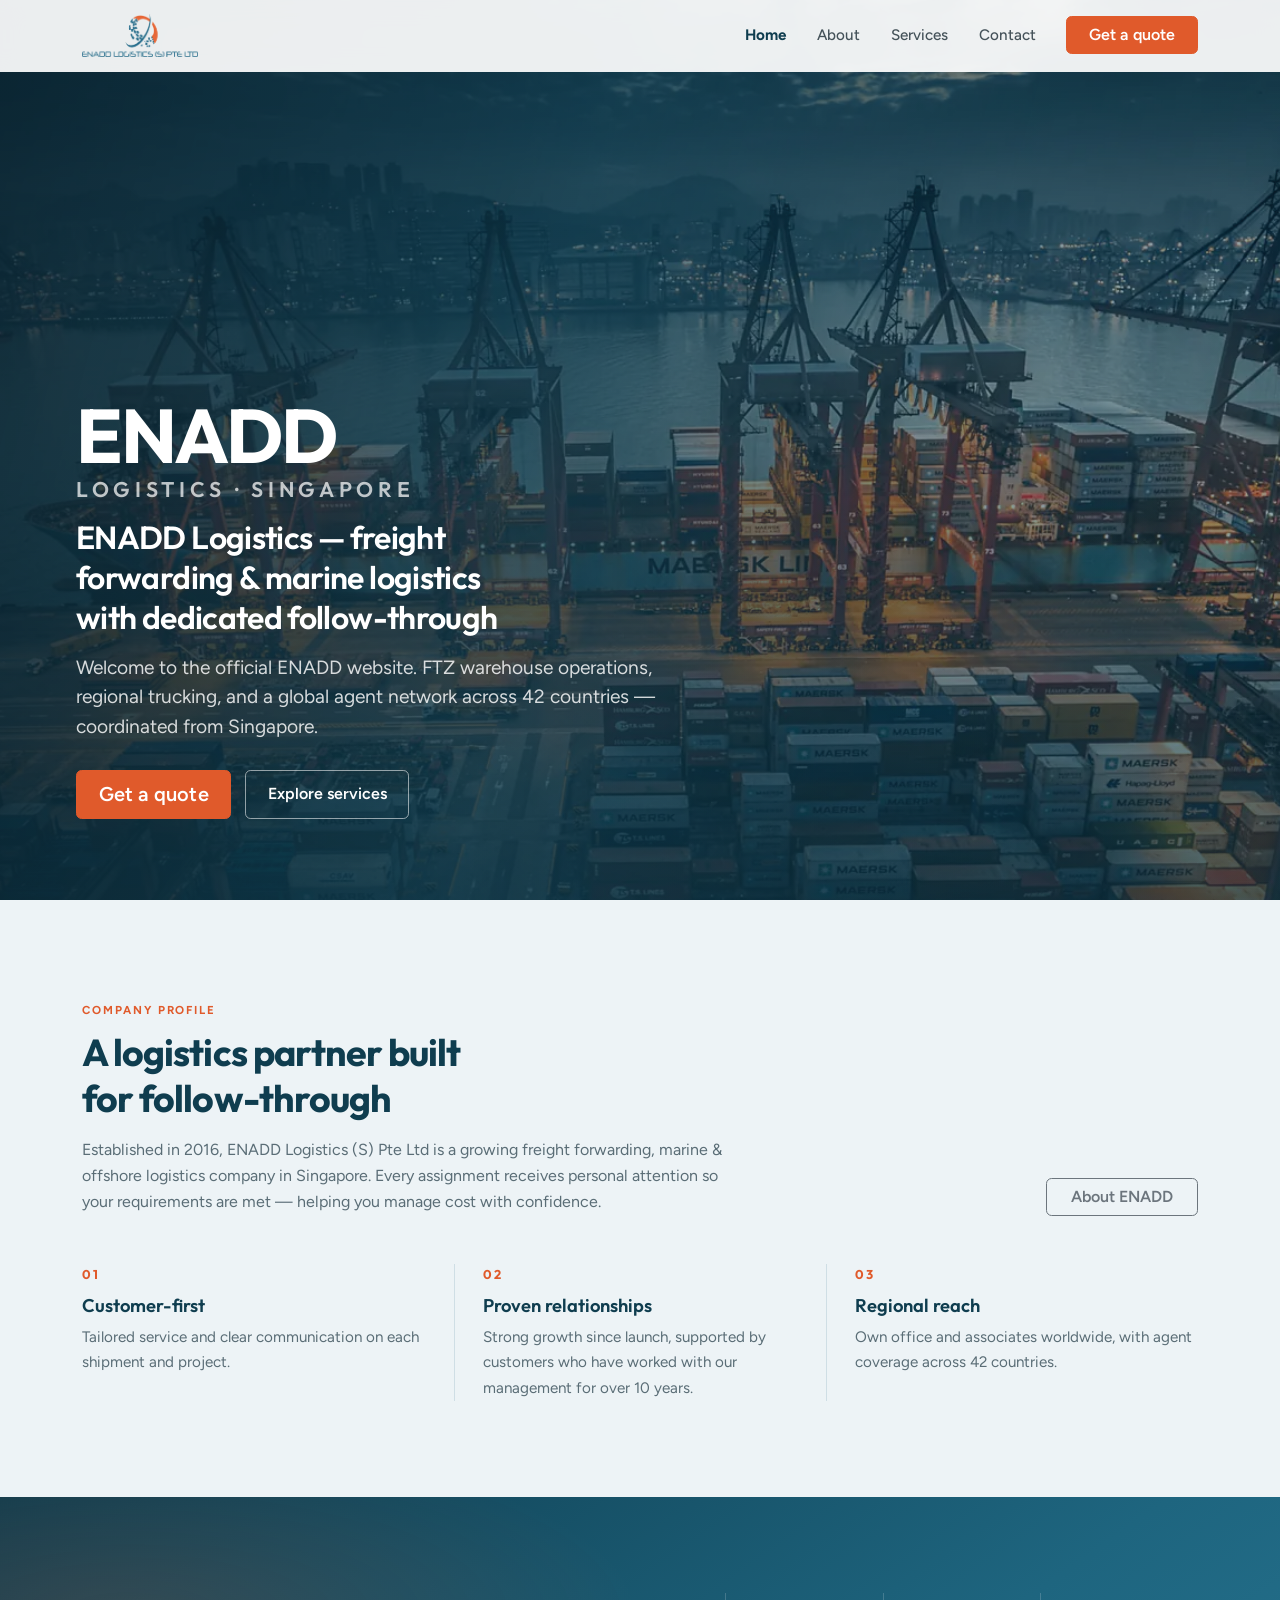
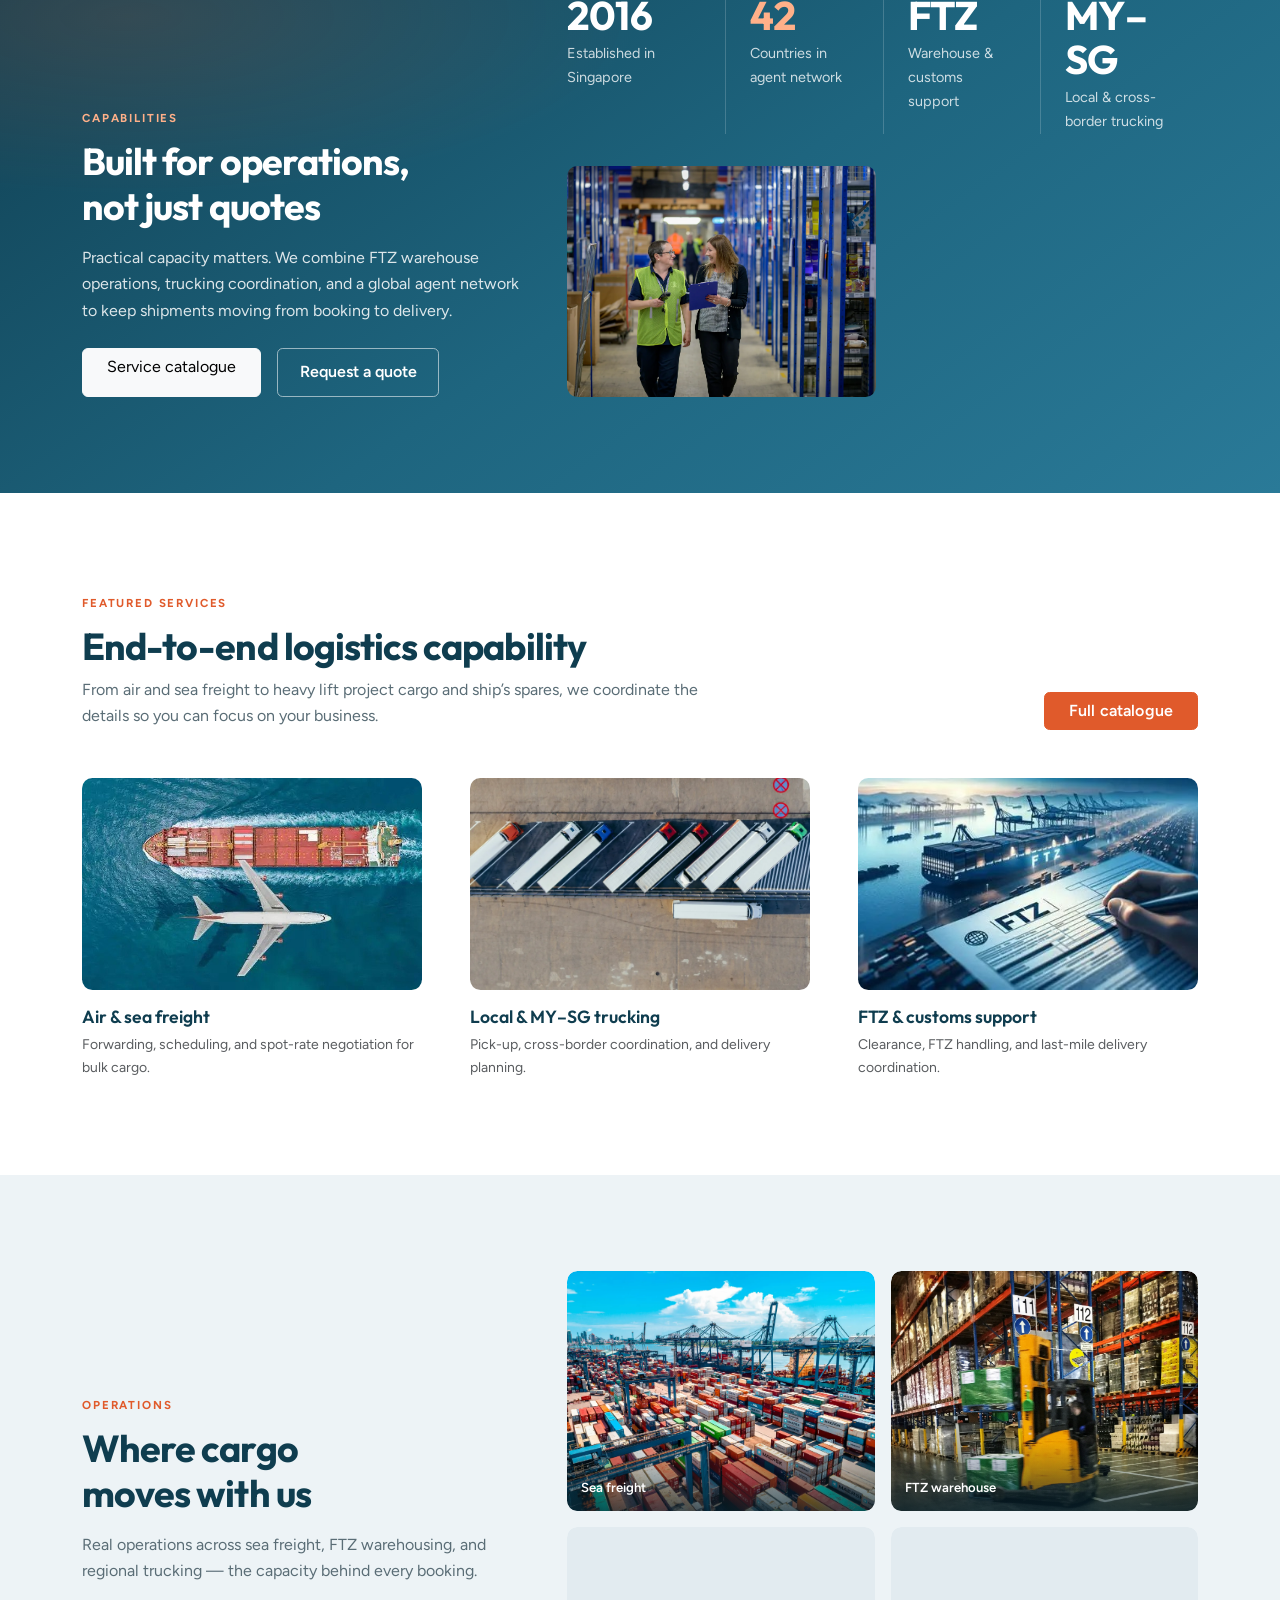
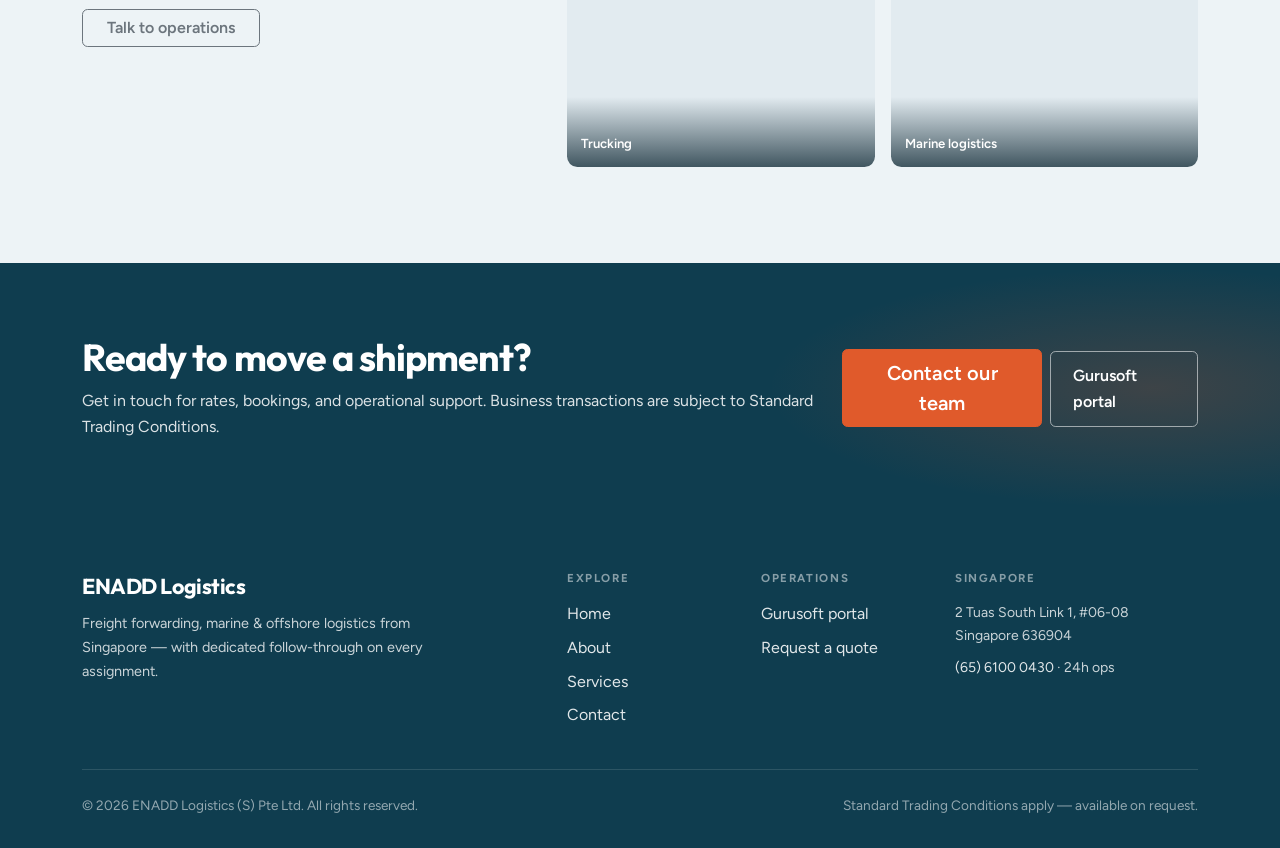
==== commit 6fd65131: "update images in home page" ====
--- a/index.html
+++ b/index.html
@@ -387,7 +387,7 @@
                 <div class="d-flex flex-column h-100">
                   <div class="service-browse-card__media">
                     <img
-                      src="image/photo-21-index-feature-sea.webp"
+                      src="image/air &amp; sea freight.jpg"
                       width="880"
                       height="550"
                       class="service-browse-card__img"
@@ -433,7 +433,7 @@
                 <div class="d-flex flex-column h-100">
                   <div class="service-browse-card__media">
                     <img
-                      src="image/photo-23-index-feature-ftz.webp"
+                      src="image/ftz &amp; customs support.jpeg"
                       width="880"
                       height="550"
                       class="service-browse-card__img"
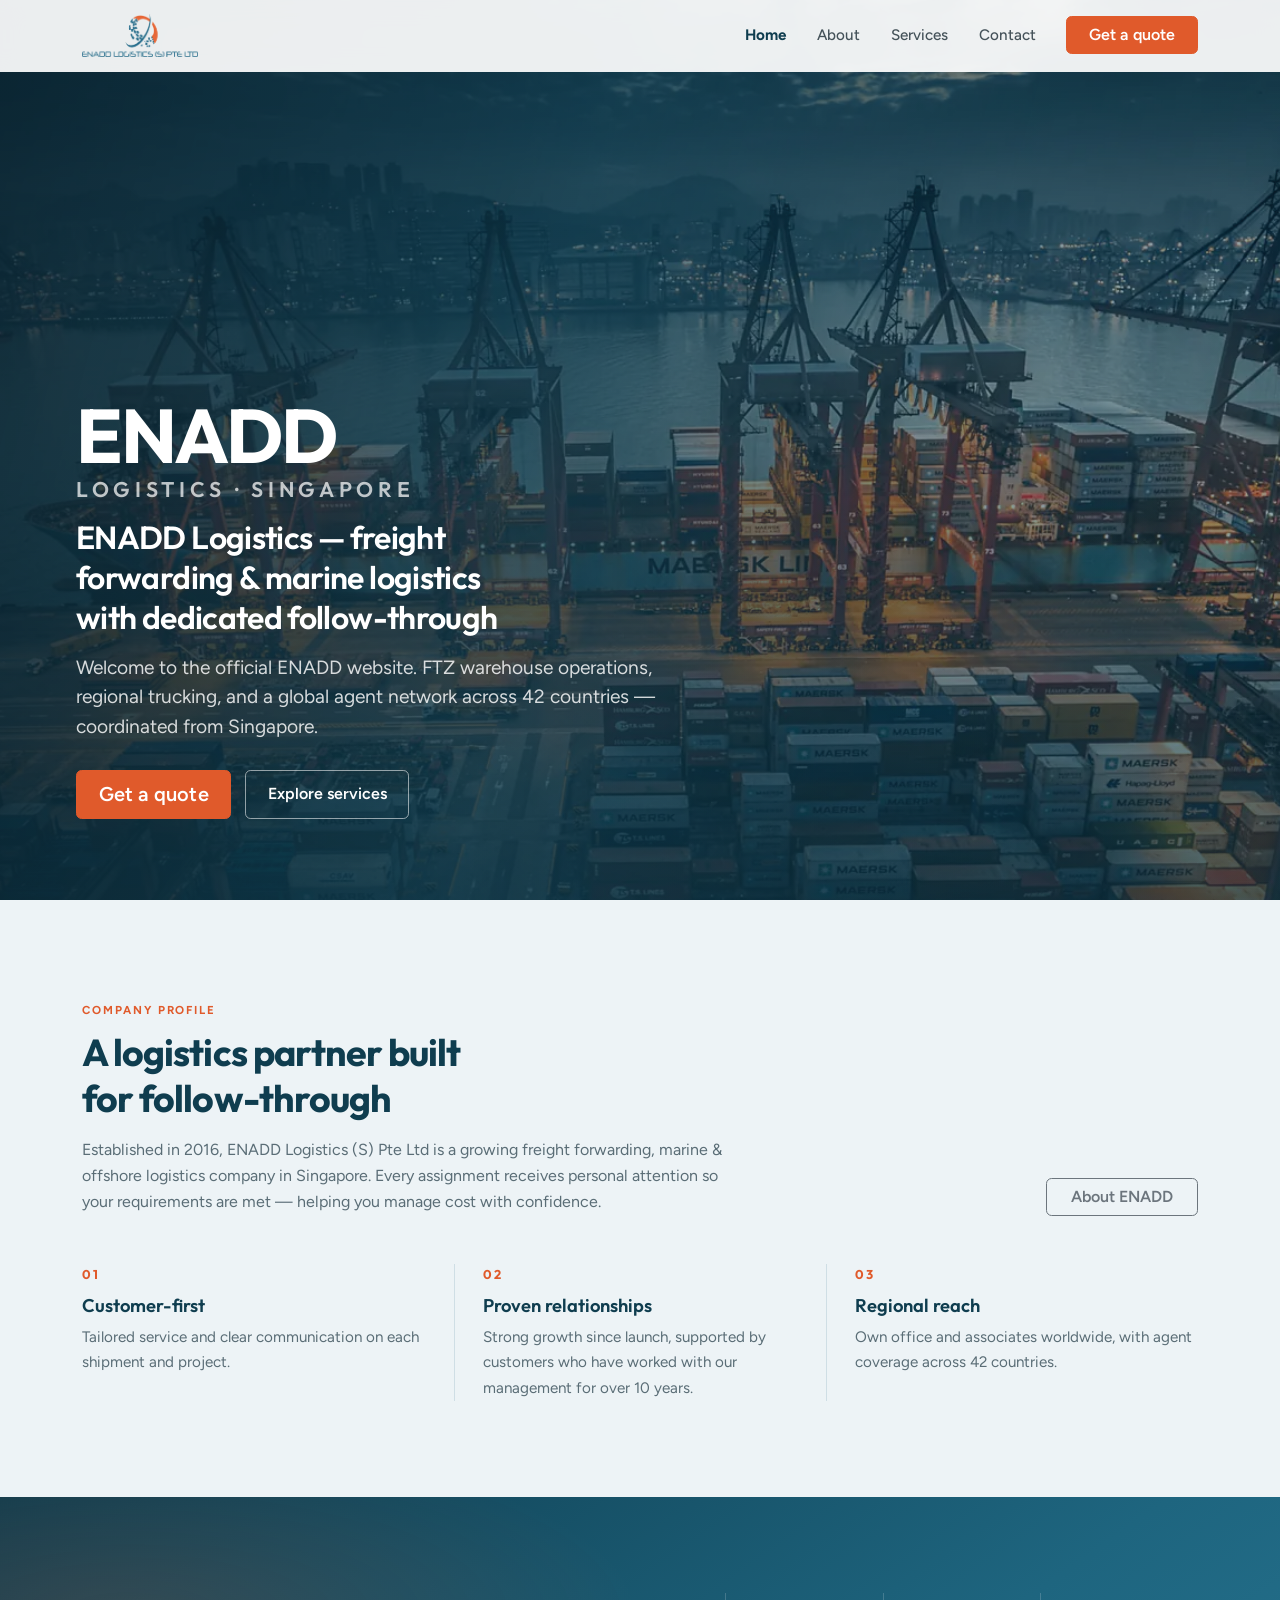
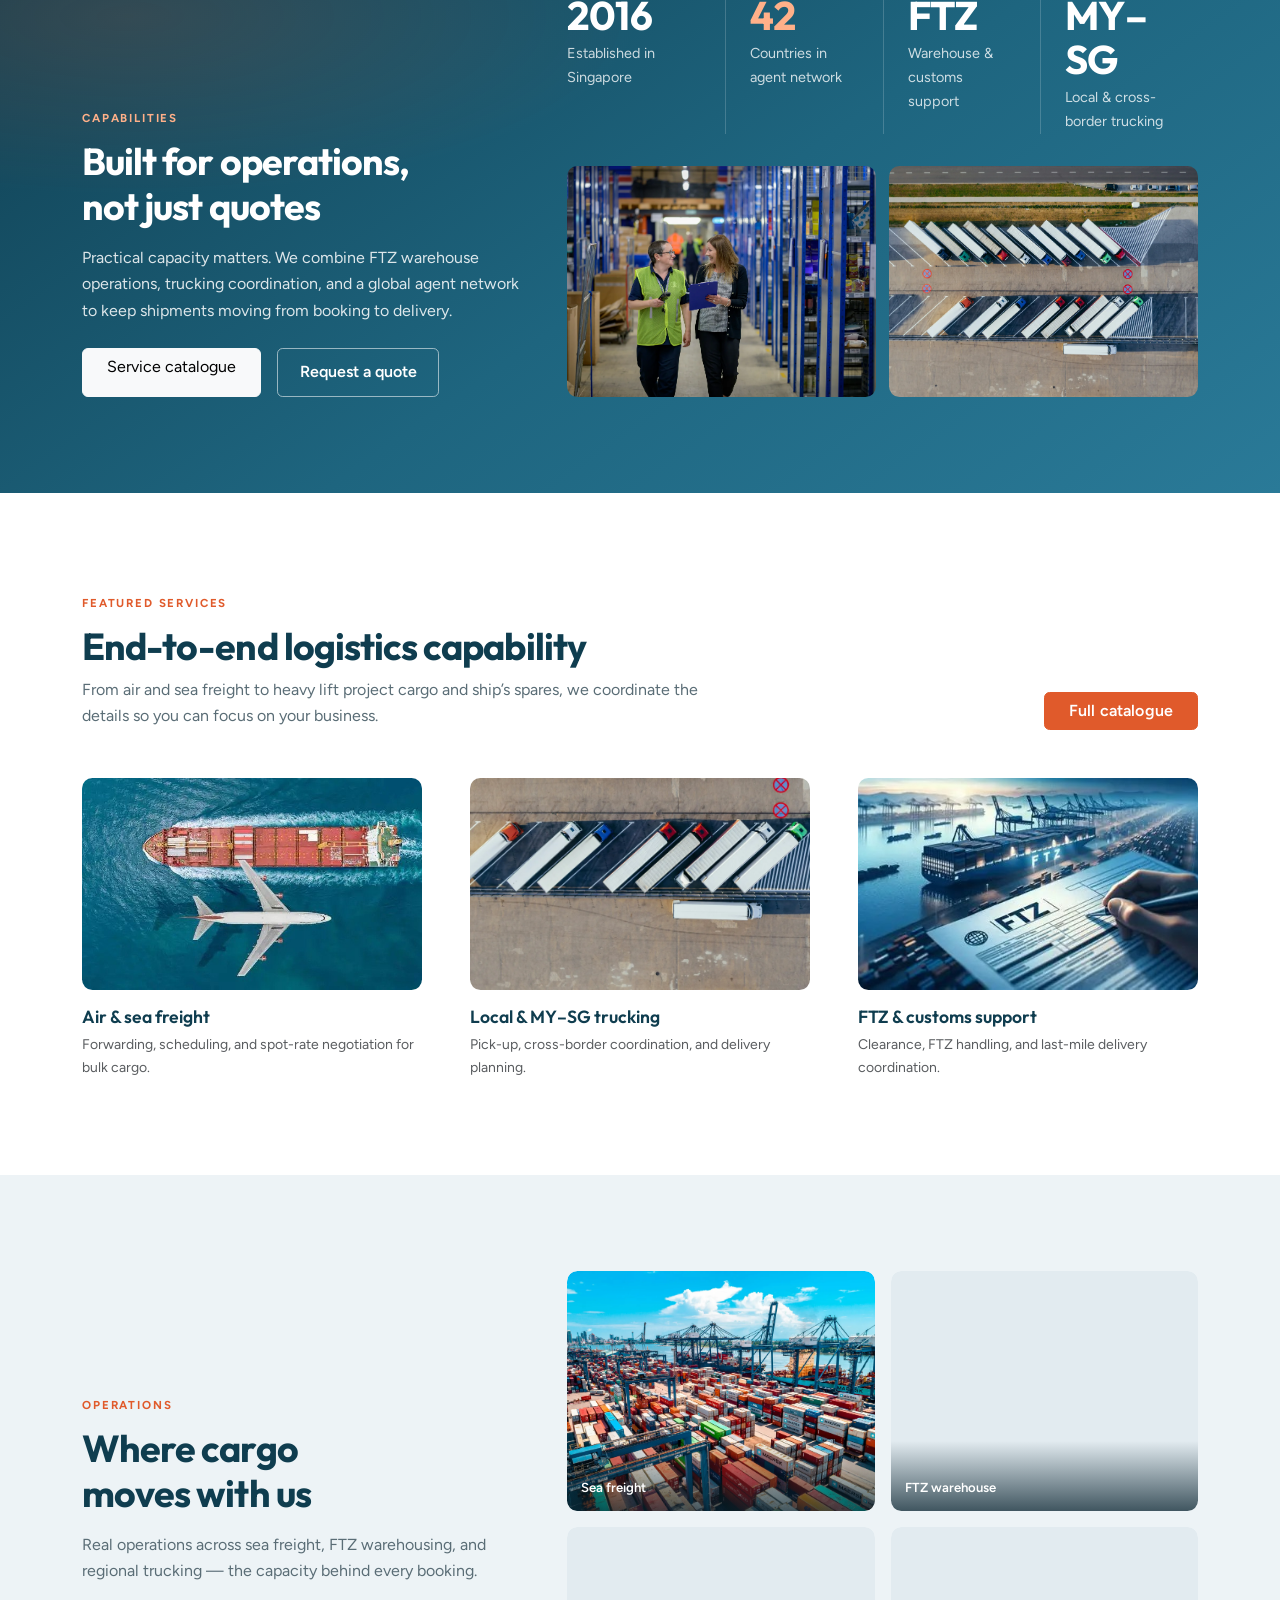
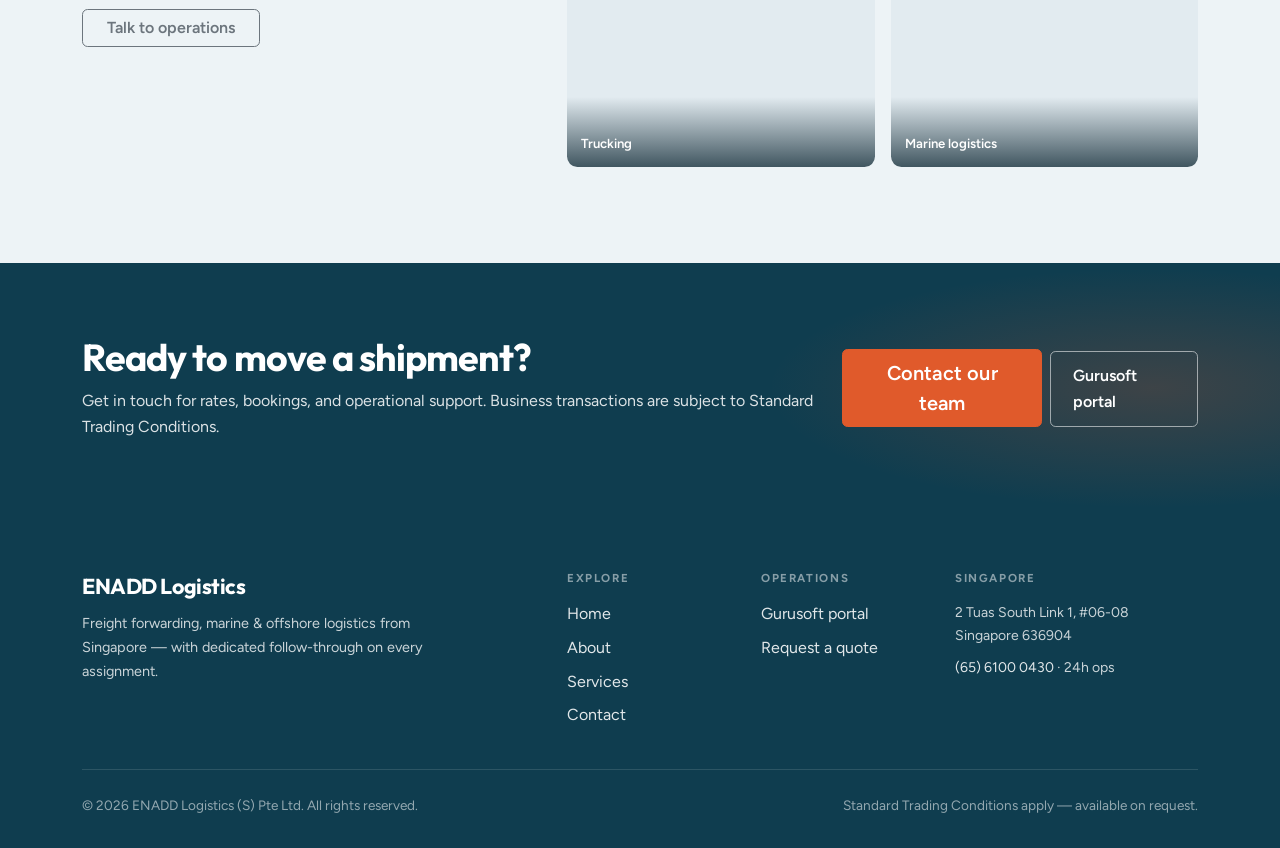
==== commit 9d7d06a5: "improve seo" ====
--- a/index.html
+++ b/index.html
@@ -39,8 +39,12 @@
     <meta name="twitter:image" content="https://enadd.com.sg/image/photo-01-hero.webp" />
 
     <meta name="theme-color" content="#1e657f" />
-    <link rel="icon" type="image/png" href="image/favicon.png" />
-    <link rel="apple-touch-icon" href="image/favicon.png" />
+    <link rel="icon" type="image/png" sizes="32x32" href="favicon-32x32.png?v=3" />
+    <link rel="icon" type="image/png" sizes="48x48" href="favicon-48x48.png?v=3" />
+    <link rel="icon" type="image/png" sizes="96x96" href="favicon-96x96.png?v=3" />
+    <link rel="icon" type="image/png" sizes="192x192" href="favicon-192x192.png?v=3" />
+    <link rel="icon" href="favicon.ico?v=3" sizes="any" />
+    <link rel="apple-touch-icon" sizes="180x180" href="apple-touch-icon.png?v=3" />
 
     <script type="application/ld+json">
       {
@@ -189,7 +193,7 @@
       class="navbar navbar-expand-lg navbar-light fixed-top navbar-enadd"
     >
       <div class="container">
-        <a class="navbar-brand d-flex align-items-center py-1" href="index.html" aria-label="ENADD Logistics home">
+        <a class="navbar-brand d-flex align-items-center py-1" href="./" aria-label="ENADD Logistics home">
           <img
             class="brand-logo"
             src="image/enadd-logo.png"
@@ -212,19 +216,19 @@
         <div class="collapse navbar-collapse" id="navCollapse">
           <ul class="navbar-nav ms-auto mb-2 mb-lg-0 gap-lg-1">
             <li class="nav-item">
-              <a class="nav-link active" aria-current="page" href="index.html">Home</a>
+              <a class="nav-link active" aria-current="page" href="./">Home</a>
             </li>
             <li class="nav-item">
-              <a class="nav-link" href="about/index.html">About</a>
+              <a class="nav-link" href="about/">About</a>
             </li>
             <li class="nav-item">
-              <a class="nav-link" href="services/index.html">Services</a>
+              <a class="nav-link" href="services/">Services</a>
             </li>
             <li class="nav-item">
-              <a class="nav-link" href="contact/index.html">Contact</a>
+              <a class="nav-link" href="contact/">Contact</a>
             </li>
           </ul>
-          <a class="btn btn-accent ms-lg-3 mt-3 mt-lg-0" href="contact/index.html#enquiry"
+          <a class="btn btn-accent ms-lg-3 mt-3 mt-lg-0" href="contact/#enquiry"
             >Get a quote</a
           >
         </div>
@@ -256,8 +260,8 @@
           and a global agent network across 42 countries — coordinated from Singapore.
         </p>
         <div class="hero-actions hero-reveal hero-reveal--delay-3">
-          <a class="btn btn-accent btn-lg btn-ripple" href="contact/index.html#enquiry">Get a quote</a>
-          <a class="btn-ghost-light btn-lg" href="services/index.html">Explore services</a>
+          <a class="btn btn-accent btn-lg btn-ripple" href="contact/#enquiry">Get a quote</a>
+          <a class="btn-ghost-light btn-lg" href="services/">Explore services</a>
         </div>
       </div>
     </header>
@@ -277,7 +281,7 @@
               </p>
             </div>
             <div class="col-lg-auto reveal reveal-delay-1">
-              <a class="btn btn-outline-secondary px-4" href="about/index.html">About ENADD</a>
+              <a class="btn btn-outline-secondary px-4" href="about/">About ENADD</a>
             </div>
           </div>
           <div class="value-row reveal">
@@ -320,8 +324,8 @@
                 booking to delivery.
               </p>
               <div class="d-flex flex-wrap gap-3">
-                <a class="btn btn-light px-4" href="services/index.html">Service catalogue</a>
-                <a class="btn-ghost-light" href="contact/index.html">Request a quote</a>
+                <a class="btn btn-light px-4" href="services/">Service catalogue</a>
+                <a class="btn-ghost-light" href="contact/">Request a quote</a>
               </div>
             </div>
             <div class="col-lg-7 reveal reveal-delay-1">
@@ -378,7 +382,7 @@
               </p>
             </div>
             <div class="col-lg-auto reveal reveal-delay-1">
-              <a class="btn btn-accent px-4" href="services/index.html">Full catalogue</a>
+              <a class="btn btn-accent px-4" href="services/">Full catalogue</a>
             </div>
           </div>
           <div class="row g-4 g-lg-5 service-browse-cards">
@@ -465,7 +469,7 @@
                 Real operations across sea freight, FTZ warehousing, and regional
                 trucking — the capacity behind every booking.
               </p>
-              <a class="btn btn-outline-secondary px-4" href="contact/index.html">Talk to operations</a>
+              <a class="btn btn-outline-secondary px-4" href="contact/">Talk to operations</a>
             </div>
             <div class="col-lg-7 reveal reveal-delay-1">
               <div class="gallery-grid">
@@ -532,7 +536,7 @@
             <div
               class="col-lg-4 d-flex flex-column flex-sm-row flex-lg-column flex-xl-row align-items-stretch align-items-lg-end justify-content-lg-end gap-2 reveal reveal-delay-1"
             >
-              <a class="btn btn-accent btn-lg px-4 btn-ripple" href="contact/index.html">Contact our team</a>
+              <a class="btn btn-accent btn-lg px-4 btn-ripple" href="contact/">Contact our team</a>
               <a
                 class="btn-ghost-light btn-lg"
                 href="https://gsgate.gurusofttech.com/cloud51/PRDG11EOSV03WD/PRDG11EOSV03WB_TMS/"
@@ -570,10 +574,10 @@
           <div class="col-6 col-md-4 col-lg-2">
             <p class="site-footer__heading">Explore</p>
             <ul class="site-footer__links">
-              <li><a href="index.html">Home</a></li>
-              <li><a href="about/index.html">About</a></li>
-              <li><a href="services/index.html">Services</a></li>
-              <li><a href="contact/index.html">Contact</a></li>
+              <li><a href="./">Home</a></li>
+              <li><a href="about/">About</a></li>
+              <li><a href="services/">Services</a></li>
+              <li><a href="contact/">Contact</a></li>
             </ul>
           </div>
           <div class="col-6 col-md-4 col-lg-2">
@@ -588,7 +592,7 @@
                   >Gurusoft portal</a
                 >
               </li>
-              <li><a href="contact/index.html#enquiry">Request a quote</a></li>
+              <li><a href="contact/#enquiry">Request a quote</a></li>
             </ul>
           </div>
           <div class="col-md-4 col-lg-3">
